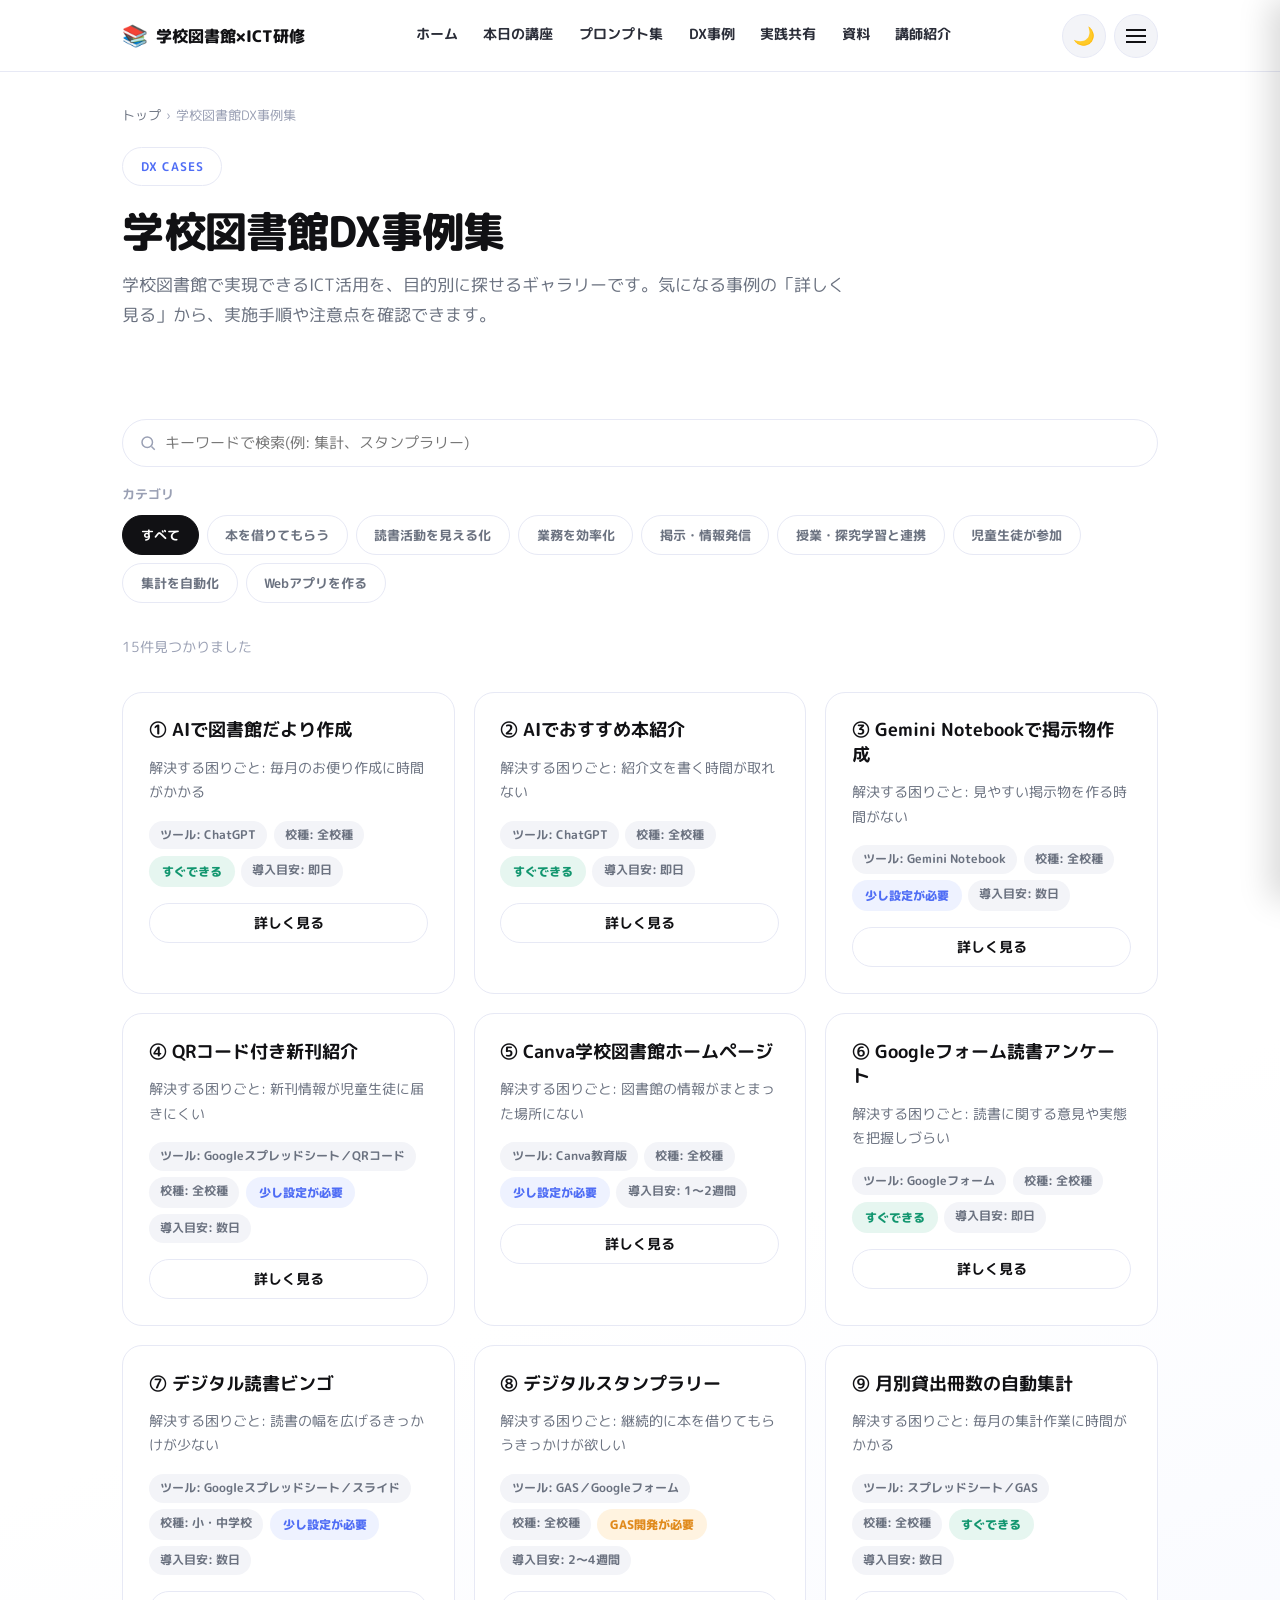
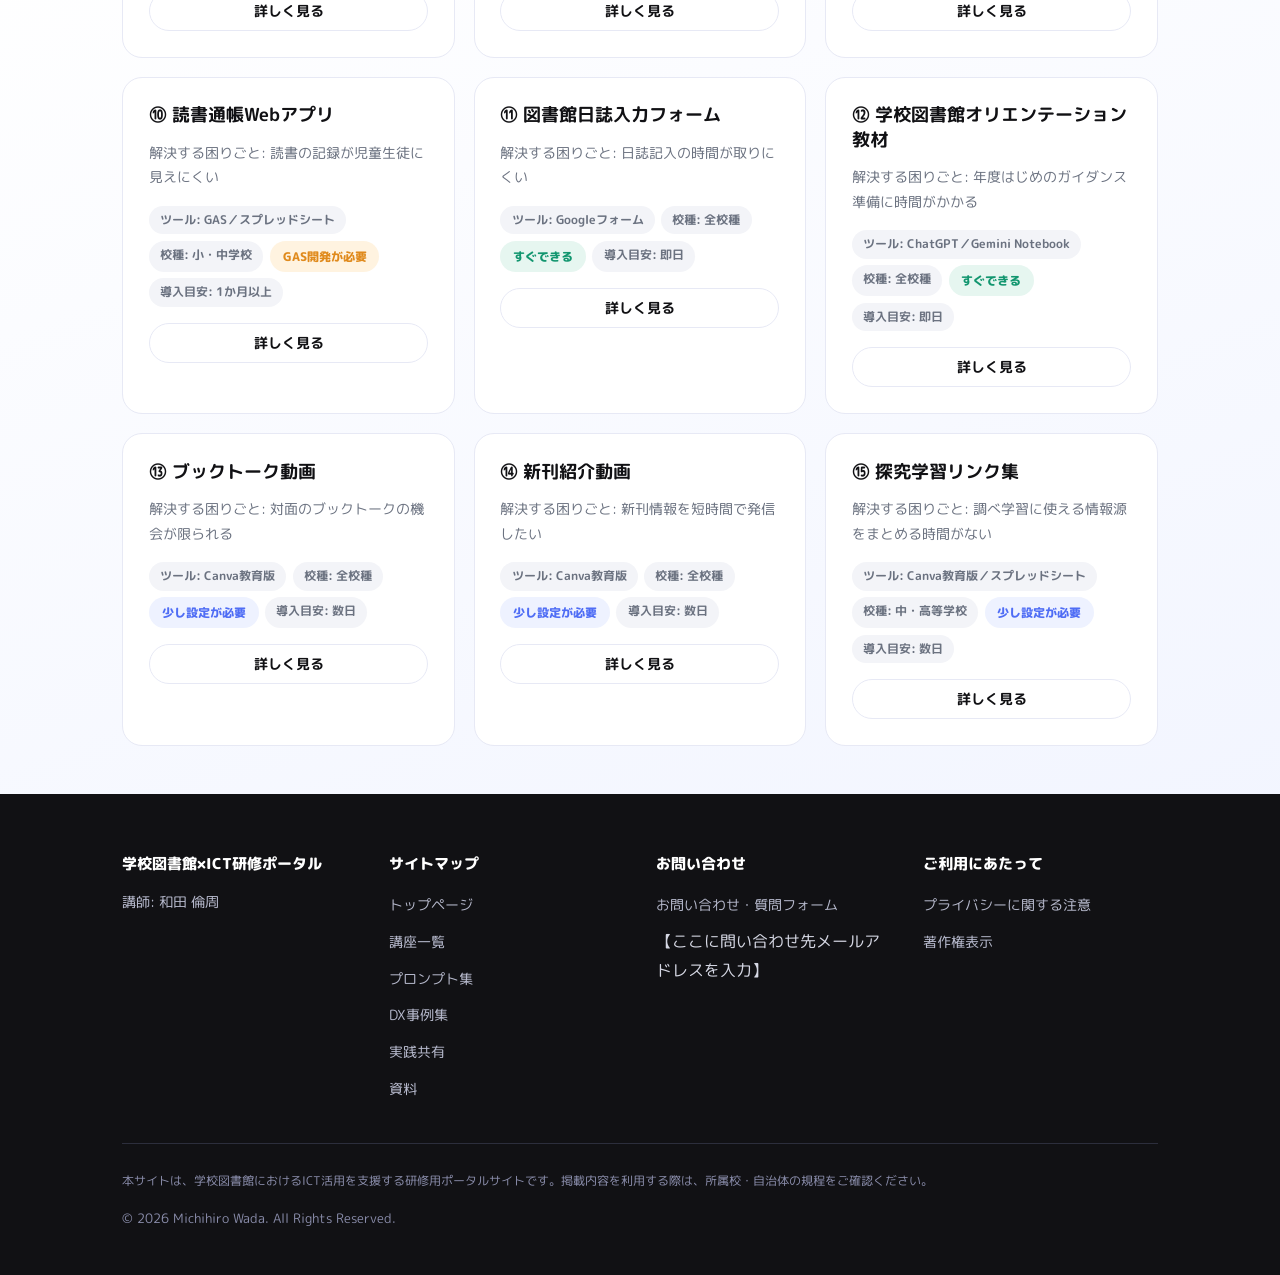
==== cases/dx-cases.html @ 32803e89 "v1" ====
<!DOCTYPE html>
<html lang="ja">
<head>
<meta charset="UTF-8">
<meta name="viewport" content="width=device-width, initial-scale=1.0">
<title>学校図書館DX事例集 | 学校図書館×ICT研修ポータル</title>
<meta name="description" content="読書記録、デジタルスタンプラリー、集計、ホームページなど、学校図書館で実現できるICT活用事例を目的別に探せるギャラリーです。">
<link rel="canonical" href="【ここにこのページの公開URLを入力】">
<link rel="preconnect" href="https://fonts.googleapis.com">
<link rel="preconnect" href="https://fonts.gstatic.com" crossorigin>
<link href="https://fonts.googleapis.com/css2?family=M+PLUS+Rounded+1c:wght@400;500;700;800&display=swap" rel="stylesheet">
<link rel="stylesheet" href="../assets/css/style.css">
</head>
<body>
<a href="#main" class="sr-only">本文へスキップ</a>

<header class="site-header">
  <div class="container">
    <a href="../index.html" class="site-logo"><span class="logo-icon" aria-hidden="true">📚</span>学校図書館×ICT研修</a>
    <nav class="nav-desktop" aria-label="メインメニュー">
      <a href="../index.html">ホーム</a>
      <a href="../index.html#courses">本日の講座</a>
      <a href="../prompts/prompt-library.html">プロンプト集</a>
      <a href="dx-cases.html">DX事例</a>
      <a href="../community/share.html">実践共有</a>
      <a href="../resources/resources.html">資料</a>
      <a href="../index.html#instructor">講師紹介</a>
    </nav>
    <div class="flex items-center gap-sm">
      <button class="theme-toggle" data-theme-toggle aria-label="ダークモードに切り替え">🌙</button>
      <button id="menuBtn" class="menu-btn" aria-label="メニューを開く" aria-expanded="false" aria-controls="drawer">
        <span></span><span></span><span></span>
      </button>
    </div>
  </div>
</header>

<nav id="drawer" class="drawer" aria-label="サイト内メニュー">
  <button id="drawerClose" class="drawer-close" aria-label="メニューを閉じる">&times;</button>
  <ul><li><a href="../index.html">ホーム</a></li><li><a href="../index.html#purpose">目的から探す</a></li></ul>
  <h3>本日の講座</h3>
  <ul>
    <li><a href="../index.html#courses">講座一覧(全5講座)</a></li>
    <li><a href="../courses/course01-chatgpt.html">講座1: ChatGPT</a></li>
    <li><a href="../courses/course02-gemini-notebook.html">講座2: Gemini Notebook</a></li>
    <li><a href="../courses/course03-slido.html">講座3: Slido</a></li>
    <li><a href="../courses/course04-canva-website.html">講座4: Canva</a></li>
    <li><a href="../courses/course05-gas-dx.html">講座5: GAS</a></li>
  </ul>
  <h3>研修後も使う</h3>
  <ul>
    <li><a href="../prompts/prompt-library.html">プロンプト集</a></li>
    <li><a href="dx-cases.html" data-nav-link>DX事例集</a></li>
    <li><a href="../community/share.html">実践共有・質問</a></li>
    <li><a href="../resources/resources.html">資料・リンク集</a></li>
  </ul>
  <h3>講師について</h3>
  <ul><li><a href="../index.html#instructor">講師紹介</a></li><li><a href="../index.html#books">著作紹介</a></li></ul>
  <ul style="border-top:1px solid var(--color-border); padding-top:1rem; margin-top:1rem;">
    <li><a href="../index.html#faq">よくある質問</a></li>
    <li><a href="../index.html#privacy">個人情報の取扱い</a></li>
  </ul>
</nav>
<div id="overlay" class="overlay"></div>

<main id="main">
  <section class="course-hero">
    <div class="container">
      <p class="breadcrumb"><a href="../index.html">トップ</a><span>›</span><span>学校図書館DX事例集</span></p>
      <p class="eyebrow">DX Cases</p>
      <h1 class="h-section">学校図書館DX事例集</h1>
      <p class="lead">学校図書館で実現できるICT活用を、目的別に探せるギャラリーです。気になる事例の「詳しく見る」から、実施手順や注意点を確認できます。</p>
    </div>
  </section>

  <section class="section-tight">
    <div class="container">
      <div class="filter-bar">
        <div class="search-input-wrap">
          <input type="search" id="itemSearch" class="search-input" placeholder="キーワードで検索(例: 集計、スタンプラリー)" aria-label="事例をキーワードで検索">
        </div>
        <div class="filter-row">
          <label>カテゴリ</label>
          <div class="chip-group" role="group" aria-label="カテゴリで絞り込み">
            <button class="chip" data-filter-category="all" aria-pressed="true">すべて</button>
            <button class="chip" data-filter-category="borrow" aria-pressed="false">本を借りてもらう</button>
            <button class="chip" data-filter-category="visualize" aria-pressed="false">読書活動を見える化</button>
            <button class="chip" data-filter-category="efficiency" aria-pressed="false">業務を効率化</button>
            <button class="chip" data-filter-category="display" aria-pressed="false">掲示・情報発信</button>
            <button class="chip" data-filter-category="lesson" aria-pressed="false">授業・探究学習と連携</button>
            <button class="chip" data-filter-category="participate" aria-pressed="false">児童生徒が参加</button>
            <button class="chip" data-filter-category="count" aria-pressed="false">集計を自動化</button>
            <button class="chip" data-filter-category="webapp" aria-pressed="false">Webアプリを作る</button>
          </div>
        </div>
      </div>
      <p id="resultCount" class="result-count">読み込み中…</p>
    </div>
  </section>

  <section class="section-tight">
    <div class="container">
      <div id="itemList" class="grid grid-2">

        <article class="card case-card" data-item="case-01" data-category="display borrow" data-search="AIで図書館だより作成 letter">
          <h3>① AIで図書館だより作成</h3>
          <p class="text-sm text-sub mb-0">解決する困りごと: 毎月のお便り作成に時間がかかる</p>
          <div class="case-meta-list">
            <span class="case-tag">ツール: ChatGPT</span>
            <span class="case-tag">校種: 全校種</span>
            <span class="difficulty easy">すぐできる</span>
            <span class="case-tag">導入目安: 即日</span>
          </div>
          <button class="btn btn-outline btn-sm" data-case-toggle="#detail-01" aria-expanded="false" aria-controls="detail-01">詳しく見る</button>
          <div id="detail-01" class="case-detail">
            <dl>
              <dt>実施手順</dt><dd>①伝えたい内容を箇条書きにする ②講座1のプロンプトに当てはめる ③出力を確認し、必要な部分を修正する</dd>
              <dt>期待できる効果</dt><dd>作成時間が大幅に短縮され、発行頻度を保ちやすくなる</dd>
              <dt>注意点</dt><dd>個人情報を入力しない。出力内容は必ず確認してから配布する</dd>
              <dt>関連講座</dt><dd><a href="../courses/course01-chatgpt.html">講座1: ChatGPT</a></dd>
              <dt>関連プロンプト</dt><dd><a href="../prompts/prompt-library.html#letter-01">図書館だより作成プロンプト</a></dd>
            </dl>
          </div>
        </article>

        <article class="card case-card" data-item="case-02" data-category="display borrow" data-search="AIでおすすめ本紹介 recommend">
          <h3>② AIでおすすめ本紹介</h3>
          <p class="text-sm text-sub mb-0">解決する困りごと: 紹介文を書く時間が取れない</p>
          <div class="case-meta-list">
            <span class="case-tag">ツール: ChatGPT</span>
            <span class="case-tag">校種: 全校種</span>
            <span class="difficulty easy">すぐできる</span>
            <span class="case-tag">導入目安: 即日</span>
          </div>
          <button class="btn btn-outline btn-sm" data-case-toggle="#detail-02" aria-expanded="false" aria-controls="detail-02">詳しく見る</button>
          <div id="detail-02" class="case-detail">
            <dl>
              <dt>実施手順</dt><dd>①書名・著者・紹介理由を入力 ②プロンプトを実行 ③媒体(だより・放送・Web)ごとに書き分けて活用</dd>
              <dt>期待できる効果</dt><dd>複数冊の紹介文を短時間でまとめて作成できる</dd>
              <dt>注意点</dt><dd>ネタバレを避け、内容の正確性を確認する</dd>
              <dt>関連講座</dt><dd><a href="../courses/course01-chatgpt.html">講座1: ChatGPT</a></dd>
              <dt>関連プロンプト</dt><dd><a href="../prompts/prompt-library.html#recommend-01">おすすめ本紹介プロンプト</a></dd>
            </dl>
          </div>
        </article>

        <article class="card case-card" data-item="case-03" data-category="display" data-search="Gemini Notebookで掲示物作成 infographic">
          <h3>③ Gemini Notebookで掲示物作成</h3>
          <p class="text-sm text-sub mb-0">解決する困りごと: 見やすい掲示物を作る時間がない</p>
          <div class="case-meta-list">
            <span class="case-tag">ツール: Gemini Notebook</span>
            <span class="case-tag">校種: 全校種</span>
            <span class="difficulty setup">少し設定が必要</span>
            <span class="case-tag">導入目安: 数日</span>
          </div>
          <button class="btn btn-outline btn-sm" data-case-toggle="#detail-03" aria-expanded="false" aria-controls="detail-03">詳しく見る</button>
          <div id="detail-03" class="case-detail">
            <dl>
              <dt>実施手順</dt><dd>①資料をアップロード ②Studioでインフォグラフィックを生成 ③内容を確認し掲示用に印刷</dd>
              <dt>期待できる効果</dt><dd>資料が視覚的に整理され、児童生徒の理解が深まる</dd>
              <dt>注意点</dt><dd>元資料にない情報が混ざっていないか必ず確認する</dd>
              <dt>関連講座</dt><dd><a href="../courses/course02-gemini-notebook.html">講座2: Gemini Notebook</a></dd>
              <dt>関連プロンプト</dt><dd><a href="../prompts/prompt-library.html">小学生向けに調整する指示例</a></dd>
            </dl>
          </div>
        </article>

        <article class="card case-card" data-item="case-04" data-category="borrow display" data-search="QRコード付き新刊紹介">
          <h3>④ QRコード付き新刊紹介</h3>
          <p class="text-sm text-sub mb-0">解決する困りごと: 新刊情報が児童生徒に届きにくい</p>
          <div class="case-meta-list">
            <span class="case-tag">ツール: Googleスプレッドシート／QRコード</span>
            <span class="case-tag">校種: 全校種</span>
            <span class="difficulty setup">少し設定が必要</span>
            <span class="case-tag">導入目安: 数日</span>
          </div>
          <button class="btn btn-outline btn-sm" data-case-toggle="#detail-04" aria-expanded="false" aria-controls="detail-04">詳しく見る</button>
          <div id="detail-04" class="case-detail">
            <dl>
              <dt>実施手順</dt><dd>①新刊リストをスプレッドシートで管理 ②紹介文とQRコードを掲示物に印刷 ③スマホで詳細情報を確認できるようにする</dd>
              <dt>期待できる効果</dt><dd>掲示スペースを取らずに詳しい情報を届けられる</dd>
              <dt>注意点</dt><dd>リンク先の情報が個人情報を含まないか確認する</dd>
              <dt>関連講座</dt><dd><a href="../courses/course01-chatgpt.html">講座1: ChatGPT</a></dd>
              <dt>関連プロンプト</dt><dd><a href="../prompts/prompt-library.html#newbook-01">新刊紹介プロンプト</a></dd>
            </dl>
          </div>
        </article>

        <article class="card case-card" data-item="case-05" data-category="display" data-search="Canva学校図書館ホームページ">
          <h3>⑤ Canva学校図書館ホームページ</h3>
          <p class="text-sm text-sub mb-0">解決する困りごと: 図書館の情報がまとまった場所にない</p>
          <div class="case-meta-list">
            <span class="case-tag">ツール: Canva教育版</span>
            <span class="case-tag">校種: 全校種</span>
            <span class="difficulty setup">少し設定が必要</span>
            <span class="case-tag">導入目安: 1〜2週間</span>
          </div>
          <button class="btn btn-outline btn-sm" data-case-toggle="#detail-05" aria-expanded="false" aria-controls="detail-05">詳しく見る</button>
          <div id="detail-05" class="case-detail">
            <dl>
              <dt>実施手順</dt><dd>講座4の作成手順(①〜⑧)を参照</dd>
              <dt>期待できる効果</dt><dd>お知らせ・新刊・イベント情報を一か所で発信できる</dd>
              <dt>注意点</dt><dd>公開前に管理職の確認を受け、個人情報を掲載しない</dd>
              <dt>関連講座</dt><dd><a href="../courses/course04-canva-website.html">講座4: Canva</a></dd>
              <dt>関連プロンプト</dt><dd><a href="../prompts/prompt-library.html#website-01">ホームページ文章の下書きプロンプト</a></dd>
            </dl>
          </div>
        </article>

        <article class="card case-card" data-item="case-06" data-category="count" data-search="Googleフォーム読書アンケート">
          <h3>⑥ Googleフォーム読書アンケート</h3>
          <p class="text-sm text-sub mb-0">解決する困りごと: 読書に関する意見や実態を把握しづらい</p>
          <div class="case-meta-list">
            <span class="case-tag">ツール: Googleフォーム</span>
            <span class="case-tag">校種: 全校種</span>
            <span class="difficulty easy">すぐできる</span>
            <span class="case-tag">導入目安: 即日</span>
          </div>
          <button class="btn btn-outline btn-sm" data-case-toggle="#detail-06" aria-expanded="false" aria-controls="detail-06">詳しく見る</button>
          <div id="detail-06" class="case-detail">
            <dl>
              <dt>実施手順</dt><dd>①質問項目を作成 ②Googleフォームで配信 ③回答をスプレッドシートで自動集計</dd>
              <dt>期待できる効果</dt><dd>集計の手作業がなくなり、傾向をすぐに把握できる</dd>
              <dt>注意点</dt><dd>個人が特定される質問を含めない</dd>
              <dt>関連講座</dt><dd><a href="../courses/course05-gas-dx.html">講座5: GAS</a></dd>
              <dt>関連プロンプト</dt><dd><a href="../prompts/prompt-library.html#survey-01">読書アンケート作成プロンプト</a></dd>
            </dl>
          </div>
        </article>

        <article class="card case-card" data-item="case-07" data-category="participate visualize" data-search="デジタル読書ビンゴ">
          <h3>⑦ デジタル読書ビンゴ</h3>
          <p class="text-sm text-sub mb-0">解決する困りごと: 読書の幅を広げるきっかけが少ない</p>
          <div class="case-meta-list">
            <span class="case-tag">ツール: Googleスプレッドシート／スライド</span>
            <span class="case-tag">校種: 小・中学校</span>
            <span class="difficulty setup">少し設定が必要</span>
            <span class="case-tag">導入目安: 数日</span>
          </div>
          <button class="btn btn-outline btn-sm" data-case-toggle="#detail-07" aria-expanded="false" aria-controls="detail-07">詳しく見る</button>
          <div id="detail-07" class="case-detail">
            <dl>
              <dt>実施手順</dt><dd>①ジャンル別のビンゴマスを作成 ②読んだ本を記録して塗りつぶす ③達成状況を掲示・共有</dd>
              <dt>期待できる効果</dt><dd>普段読まないジャンルに挑戦するきっかけになる</dd>
              <dt>注意点</dt><dd>達成を強制しすぎず、楽しめる雰囲気を大切にする</dd>
              <dt>関連講座</dt><dd><a href="../courses/course05-gas-dx.html">講座5: GAS</a></dd>
              <dt>関連プロンプト</dt><dd><a href="../prompts/prompt-library.html#event-01">読書イベント企画プロンプト</a></dd>
            </dl>
          </div>
        </article>

        <article class="card case-card" data-item="case-08" data-category="participate borrow" data-search="デジタルスタンプラリー">
          <h3>⑧ デジタルスタンプラリー</h3>
          <p class="text-sm text-sub mb-0">解決する困りごと: 継続的に本を借りてもらうきっかけが欲しい</p>
          <div class="case-meta-list">
            <span class="case-tag">ツール: GAS／Googleフォーム</span>
            <span class="case-tag">校種: 全校種</span>
            <span class="difficulty dev">GAS開発が必要</span>
            <span class="case-tag">導入目安: 2〜4週間</span>
          </div>
          <button class="btn btn-outline btn-sm" data-case-toggle="#detail-08" aria-expanded="false" aria-controls="detail-08">詳しく見る</button>
          <div id="detail-08" class="case-detail">
            <dl>
              <dt>実施手順</dt><dd>①貸出記録と連動する仕組みを設計 ②スタンプ付与のルールを決める ③GASで自動付与する仕組みを作成</dd>
              <dt>期待できる効果</dt><dd>貸出冊数の増加、継続的な利用のきっかけになる</dd>
              <dt>注意点</dt><dd>開発・保守の担当者を決めておく</dd>
              <dt>関連講座</dt><dd><a href="../courses/course05-gas-dx.html">講座5: GAS</a></dd>
              <dt>関連プロンプト</dt><dd>—</dd>
            </dl>
          </div>
        </article>

        <article class="card case-card" data-item="case-09" data-category="count efficiency" data-search="月別貸出冊数の自動集計">
          <h3>⑨ 月別貸出冊数の自動集計</h3>
          <p class="text-sm text-sub mb-0">解決する困りごと: 毎月の集計作業に時間がかかる</p>
          <div class="case-meta-list">
            <span class="case-tag">ツール: スプレッドシート／GAS</span>
            <span class="case-tag">校種: 全校種</span>
            <span class="difficulty easy">すぐできる</span>
            <span class="case-tag">導入目安: 数日</span>
          </div>
          <button class="btn btn-outline btn-sm" data-case-toggle="#detail-09" aria-expanded="false" aria-controls="detail-09">詳しく見る</button>
          <div id="detail-09" class="case-detail">
            <dl>
              <dt>実施手順</dt><dd>①貸出記録をスプレッドシートに集約 ②関数またはGASで月別・学年別に自動集計 ③グラフ化して共有</dd>
              <dt>期待できる効果</dt><dd>報告書作成の時間が大幅に削減される</dd>
              <dt>注意点</dt><dd>集計結果を報告書に使う際は数値の確認を行う</dd>
              <dt>関連講座</dt><dd><a href="../courses/course05-gas-dx.html">講座5: GAS</a></dd>
              <dt>関連プロンプト</dt><dd><a href="../prompts/prompt-library.html#analysis-01">集計・分析まとめプロンプト</a></dd>
            </dl>
          </div>
        </article>

        <article class="card case-card" data-item="case-10" data-category="visualize webapp" data-search="読書通帳Webアプリ">
          <h3>⑩ 読書通帳Webアプリ</h3>
          <p class="text-sm text-sub mb-0">解決する困りごと: 読書の記録が児童生徒に見えにくい</p>
          <div class="case-meta-list">
            <span class="case-tag">ツール: GAS／スプレッドシート</span>
            <span class="case-tag">校種: 小・中学校</span>
            <span class="difficulty dev">GAS開発が必要</span>
            <span class="case-tag">導入目安: 1か月以上</span>
          </div>
          <button class="btn btn-outline btn-sm" data-case-toggle="#detail-10" aria-expanded="false" aria-controls="detail-10">詳しく見る</button>
          <div id="detail-10" class="case-detail">
            <dl>
              <dt>実施手順</dt><dd>①登録データの形式を設計 ②GASでWebアプリ化 ③運用ルールを校内で共有</dd>
              <dt>期待できる効果</dt><dd>自分の読書履歴が可視化され、読書意欲につながる</dd>
              <dt>注意点</dt><dd>個人情報の取扱いについて学校内の合意を得てから導入する</dd>
              <dt>関連講座</dt><dd><a href="../courses/course05-gas-dx.html">講座5: GAS</a></dd>
              <dt>関連プロンプト</dt><dd>—</dd>
            </dl>
          </div>
        </article>

        <article class="card case-card" data-item="case-11" data-category="efficiency" data-search="図書館日誌入力フォーム">
          <h3>⑪ 図書館日誌入力フォーム</h3>
          <p class="text-sm text-sub mb-0">解決する困りごと: 日誌記入の時間が取りにくい</p>
          <div class="case-meta-list">
            <span class="case-tag">ツール: Googleフォーム</span>
            <span class="case-tag">校種: 全校種</span>
            <span class="difficulty easy">すぐできる</span>
            <span class="case-tag">導入目安: 即日</span>
          </div>
          <button class="btn btn-outline btn-sm" data-case-toggle="#detail-11" aria-expanded="false" aria-controls="detail-11">詳しく見る</button>
          <div id="detail-11" class="case-detail">
            <dl>
              <dt>実施手順</dt><dd>①日誌項目をフォーム化 ②スマートフォンから記録 ③自動でスプレッドシートに蓄積</dd>
              <dt>期待できる効果</dt><dd>短時間で記録でき、あとから振り返りやすくなる</dd>
              <dt>注意点</dt><dd>来館者の個人情報は記録しない</dd>
              <dt>関連講座</dt><dd><a href="../courses/course05-gas-dx.html">講座5: GAS</a></dd>
              <dt>関連プロンプト</dt><dd>—</dd>
            </dl>
          </div>
        </article>

        <article class="card case-card" data-item="case-12" data-category="lesson" data-search="学校図書館オリエンテーション教材">
          <h3>⑫ 学校図書館オリエンテーション教材</h3>
          <p class="text-sm text-sub mb-0">解決する困りごと: 年度はじめのガイダンス準備に時間がかかる</p>
          <div class="case-meta-list">
            <span class="case-tag">ツール: ChatGPT／Gemini Notebook</span>
            <span class="case-tag">校種: 全校種</span>
            <span class="difficulty easy">すぐできる</span>
            <span class="case-tag">導入目安: 即日</span>
          </div>
          <button class="btn btn-outline btn-sm" data-case-toggle="#detail-12" aria-expanded="false" aria-controls="detail-12">詳しく見る</button>
          <div id="detail-12" class="case-detail">
            <dl>
              <dt>実施手順</dt><dd>①講座1のオリエンテーションプロンプトで構成案作成 ②Gemini Notebookでインフォグラフィック化</dd>
              <dt>期待できる効果</dt><dd>教材準備の時間を短縮し、内容を毎年更新しやすくなる</dd>
              <dt>注意点</dt><dd>学年に合った言葉づかいになっているか確認する</dd>
              <dt>関連講座</dt><dd><a href="../courses/course01-chatgpt.html">講座1</a>／<a href="../courses/course02-gemini-notebook.html">講座2</a></dd>
              <dt>関連プロンプト</dt><dd><a href="../prompts/prompt-library.html#orientation-01">図書館オリエンテーション作成プロンプト</a></dd>
            </dl>
          </div>
        </article>

        <article class="card case-card" data-item="case-13" data-category="borrow display" data-search="ブックトーク動画">
          <h3>⑬ ブックトーク動画</h3>
          <p class="text-sm text-sub mb-0">解決する困りごと: 対面のブックトークの機会が限られる</p>
          <div class="case-meta-list">
            <span class="case-tag">ツール: Canva教育版</span>
            <span class="case-tag">校種: 全校種</span>
            <span class="difficulty setup">少し設定が必要</span>
            <span class="case-tag">導入目安: 数日</span>
          </div>
          <button class="btn btn-outline btn-sm" data-case-toggle="#detail-13" aria-expanded="false" aria-controls="detail-13">詳しく見る</button>
          <div id="detail-13" class="case-detail">
            <dl>
              <dt>実施手順</dt><dd>①構成台本をプロンプトで作成 ②Canvaで動画編集 ③校内で共有・掲示</dd>
              <dt>期待できる効果</dt><dd>いつでも視聴でき、繰り返し紹介できる</dd>
              <dt>注意点</dt><dd>本の表紙・本文映像の使用条件を確認する</dd>
              <dt>関連講座</dt><dd><a href="../courses/course04-canva-website.html">講座4: Canva</a></dd>
              <dt>関連プロンプト</dt><dd><a href="../prompts/prompt-library.html#video-01">本紹介動画・構成台本プロンプト</a></dd>
            </dl>
          </div>
        </article>

        <article class="card case-card" data-item="case-14" data-category="borrow display" data-search="新刊紹介動画">
          <h3>⑭ 新刊紹介動画</h3>
          <p class="text-sm text-sub mb-0">解決する困りごと: 新刊情報を短時間で発信したい</p>
          <div class="case-meta-list">
            <span class="case-tag">ツール: Canva教育版</span>
            <span class="case-tag">校種: 全校種</span>
            <span class="difficulty setup">少し設定が必要</span>
            <span class="case-tag">導入目安: 数日</span>
          </div>
          <button class="btn btn-outline btn-sm" data-case-toggle="#detail-14" aria-expanded="false" aria-controls="detail-14">詳しく見る</button>
          <div id="detail-14" class="case-detail">
            <dl>
              <dt>実施手順</dt><dd>①新刊紹介プロンプトで文章を作成 ②Canvaでテロップ・BGMを追加 ③校内モニターやWebで公開</dd>
              <dt>期待できる効果</dt><dd>短時間で最新情報を発信でき、興味を引きやすい</dd>
              <dt>注意点</dt><dd>音楽・画像素材の利用条件を確認する</dd>
              <dt>関連講座</dt><dd><a href="../courses/course04-canva-website.html">講座4: Canva</a></dd>
              <dt>関連プロンプト</dt><dd><a href="../prompts/prompt-library.html#newbook-01">新刊紹介プロンプト</a></dd>
            </dl>
          </div>
        </article>

        <article class="card case-card" data-item="case-15" data-category="lesson" data-search="探究学習リンク集">
          <h3>⑮ 探究学習リンク集</h3>
          <p class="text-sm text-sub mb-0">解決する困りごと: 調べ学習に使える情報源をまとめる時間がない</p>
          <div class="case-meta-list">
            <span class="case-tag">ツール: Canva教育版／スプレッドシート</span>
            <span class="case-tag">校種: 中・高等学校</span>
            <span class="difficulty setup">少し設定が必要</span>
            <span class="case-tag">導入目安: 数日</span>
          </div>
          <button class="btn btn-outline btn-sm" data-case-toggle="#detail-15" aria-expanded="false" aria-controls="detail-15">詳しく見る</button>
          <div id="detail-15" class="case-detail">
            <dl>
              <dt>実施手順</dt><dd>①テーマ別に信頼できる情報源を整理 ②Canvaのホームページにリンク集ページを作成 ③QRコードで教室にも掲示</dd>
              <dt>期待できる効果</dt><dd>生徒が自力で情報にたどり着きやすくなる</dd>
              <dt>注意点</dt><dd>リンク切れがないか定期的に確認する</dd>
              <dt>関連講座</dt><dd><a href="../courses/course04-canva-website.html">講座4: Canva</a></dd>
              <dt>関連プロンプト</dt><dd><a href="../prompts/prompt-library.html#worksheet-01">調べ学習ワークシート作成プロンプト</a></dd>
            </dl>
          </div>
        </article>

      </div>
      <p id="emptyState" class="empty-state hidden">条件に合う事例が見つかりませんでした。キーワードやカテゴリを変えてお試しください。</p>
    </div>
  </section>
</main>

<footer class="site-footer">
  <div class="container">
    <div class="footer-grid">
      <div><p class="footer-title">学校図書館×ICT研修ポータル</p><p class="text-sm" style="color:#b6b9cc;">講師: 和田 倫周</p></div>
      <div><p class="footer-title">サイトマップ</p><ul>
        <li><a href="../index.html">トップページ</a></li>
        <li><a href="../index.html#courses">講座一覧</a></li>
        <li><a href="../prompts/prompt-library.html">プロンプト集</a></li>
        <li><a href="dx-cases.html">DX事例集</a></li>
        <li><a href="../community/share.html">実践共有</a></li>
        <li><a href="../resources/resources.html">資料</a></li>
      </ul></div>
      <div><p class="footer-title">お問い合わせ</p><ul>
        <li><a href="../community/share.html">お問い合わせ・質問フォーム</a></li>
        <li>【ここに問い合わせ先メールアドレスを入力】</li>
      </ul></div>
      <div><p class="footer-title">ご利用にあたって</p><ul>
        <li><a href="../index.html#privacy">プライバシーに関する注意</a></li>
        <li><a href="../index.html#copyright">著作権表示</a></li>
      </ul></div>
    </div>
    <div class="footer-note">
      <p>本サイトは、学校図書館におけるICT活用を支援する研修用ポータルサイトです。掲載内容を利用する際は、所属校・自治体の規程をご確認ください。</p>
      <p class="footer-copyright">&copy; 2026 Michihiro Wada. All Rights Reserved.</p>
    </div>
  </div>
</footer>

<button id="backToTop" class="back-to-top" aria-label="ページ上部へ戻る">↑</button>
<div id="toast" class="toast" role="status" aria-live="polite"></div>
<script src="../assets/js/main.js"></script>
</body>
</html>
---- assets/css/style.css ----
/* ============================================================
   学校図書館×ICT研修ポータル 共通スタイルシート
   ------------------------------------------------------------
   ・配色/フォント/カード演出/スプラッシュ演出は、
     中種子町情報教育部会研修会サイトの意匠を踏襲しています。
   ・色を変更したい場合は、下記の「CSS変数」を書き換えるだけで
     サイト全体に反映されます。(README「色やフォントを変更する方法」参照)
   ============================================================ */

/* ------------------------------------------------------------
   0. CSS変数(カラー・フォント・共通サイズ)
   ------------------------------------------------------------ */
:root {
  /* 基本カラー(中種子町サイトを継承) */
  --color-ink: #111114;
  --color-text: #2a2d38;
  --color-text-sub: #6b7280;
  --color-text-faint: #9aa0b4;
  --color-bg: #ffffff;
  --color-bg-ivory: #faf8f3;
  --color-bg-soft: #f3f4f8;
  --color-border: #e7e9f5;
  --color-border-soft: #ececf0;

  /* アクセント(中種子町サイトのグラデーション) */
  --accent-start: #4f6df5;
  --accent-end: #7c5cf0;
  --accent: #4f6df5;
  --accent-soft: #eef2ff;

  /* 図書館ポータル固有のブランドカラー(見出し帯・アクセントに補助的に使用) */
  --color-navy: #16264a;
  --color-green: #1f6f54;
  --color-orange: #e08a35;

  /* 講座別ツールカラー(色だけに依存しない補助情報として使用) */
  --tool-chatgpt: #12966f;
  --tool-chatgpt-soft: #e6f6f0;
  --tool-gemini-start: #4f6df5;
  --tool-gemini-end: #7c5cf0;
  --tool-gemini-soft: #eef0ff;
  --tool-slido: #2f6fed;
  --tool-slido-soft: #e9f1ff;
  --tool-canva-start: #8b5cf6;
  --tool-canva-end: #06b6d4;
  --tool-canva-soft: #f2ecff;
  --tool-gas: #e08a1c;
  --tool-gas-soft: #fff3e0;

  /* 注意カード */
  --caution-bg: #fff8e6;
  --caution-border: #f3d98b;
  --caution-text: #6b5518;

  /* フォント */
  --font-base: 'M PLUS Rounded 1c', 'Noto Sans JP', 'Zen Kaku Gothic New', sans-serif;

  /* レイアウト */
  --header-h: 72px;
  --radius-lg: 1.25rem;
  --radius-md: 1rem;
  --radius-sm: 0.75rem;
  --shadow-card: 0 20px 32px -14px rgba(79, 109, 245, 0.28);
  --shadow-btn: 0 10px 20px -8px rgba(79, 109, 245, 0.3);
  --max-width: 1080px;
}

/* ダークモード変数(main.jsが <html data-theme="dark"> を切り替える) */
html[data-theme="dark"] {
  --color-ink: #f3f4f8;
  --color-text: #e5e7f0;
  --color-text-sub: #b7bccb;
  --color-text-faint: #8b90a3;
  --color-bg: #14151c;
  --color-bg-ivory: #1a1b24;
  --color-bg-soft: #20212c;
  --color-border: #2c2e3c;
  --color-border-soft: #2c2e3c;
  --accent-soft: #232a4a;
  --caution-bg: #332c15;
  --caution-border: #6b5518;
  --caution-text: #f3d98b;
}

/* ------------------------------------------------------------
   1. リセット・基本設定
   ------------------------------------------------------------ */
* { box-sizing: border-box; }
html {
  scroll-behavior: smooth;
  -webkit-text-size-adjust: 100%;
}
@media (prefers-reduced-motion: reduce) {
  html { scroll-behavior: auto; }
  *, *::before, *::after {
    animation-duration: 0.001ms !important;
    animation-iteration-count: 1 !important;
    transition-duration: 0.001ms !important;
    scroll-behavior: auto !important;
  }
}
body {
  margin: 0;
  font-family: var(--font-base);
  background: linear-gradient(160deg, var(--color-bg) 0%, var(--color-bg) 45%, var(--accent-soft) 100%);
  color: var(--color-text);
  font-size: 16px;
  line-height: 1.8;
  -webkit-font-smoothing: antialiased;
  transition: background .3s ease, color .3s ease;
}
img { max-width: 100%; height: auto; display: block; }
a { color: inherit; text-decoration: none; }
button { font-family: inherit; }
h1, h2, h3, h4 { margin: 0 0 .6em; line-height: 1.4; color: var(--color-ink); }
p { margin: 0 0 1em; }
ul, ol { margin: 0; padding-left: 1.3em; }
section[id], h1[id], h2[id], h3[id] { scroll-margin-top: calc(var(--header-h) + 16px); }

.container { max-width: var(--max-width); margin: 0 auto; padding: 0 1.4rem; }
.section { padding: 3.5rem 0; }
.section-narrow { padding: 2.5rem 0; }
.section-tight { padding-top: 1rem; }
.sr-only {
  position: absolute; width: 1px; height: 1px; overflow: hidden;
  clip: rect(0,0,0,0); white-space: nowrap; border: 0; padding: 0; margin: -1px;
}

/* フォーカス表示(キーボード操作用) */
a:focus-visible, button:focus-visible, [tabindex]:focus-visible, input:focus-visible, select:focus-visible {
  outline: 3px solid var(--accent);
  outline-offset: 2px;
  border-radius: 6px;
}

/* ------------------------------------------------------------
   2. 見出し・バッジ・共通パーツ
   ------------------------------------------------------------ */
.eyebrow {
  display: inline-block;
  font-size: .75rem;
  font-weight: 700;
  letter-spacing: .08em;
  text-transform: uppercase;
  color: var(--accent);
  background: var(--color-bg);
  border: 1px solid var(--color-border);
  padding: .5rem 1.1rem;
  border-radius: 999px;
  margin-bottom: 1rem;
}
.h-section {
  font-size: clamp(1.7rem, 4vw, 2.6rem);
  font-weight: 800;
  letter-spacing: -0.02em;
  margin-bottom: .6rem;
}
.lead {
  color: var(--color-text-sub);
  font-size: 1.05rem;
  margin-bottom: 2rem;
  max-width: 46rem;
}
.grad-text {
  background: linear-gradient(90deg, var(--accent-start), var(--accent-end));
  -webkit-background-clip: text; background-clip: text; color: transparent;
}
.grad-pill {
  background: linear-gradient(90deg, var(--accent-soft) 0%, var(--tool-canva-soft) 100%);
  border-radius: 999px;
  padding: .4rem 1rem;
  font-size: .8rem;
  font-weight: 700;
  color: var(--accent);
  display: inline-flex;
  align-items: center;
}

/* ------------------------------------------------------------
   3. ボタン
   ------------------------------------------------------------ */
.btn {
  display: inline-flex;
  align-items: center;
  justify-content: center;
  gap: .4rem;
  min-height: 48px;
  padding: .85rem 1.8rem;
  border-radius: 999px;
  font-weight: 700;
  font-size: .95rem;
  border: none;
  cursor: pointer;
  transition: transform .22s cubic-bezier(.34,1.56,.64,1), box-shadow .22s ease, background .2s ease;
  will-change: transform;
}
.btn:hover { transform: translateY(-3px); box-shadow: var(--shadow-btn); }
.btn.lift { transform: translateY(-6px) scale(1.03); box-shadow: 0 16px 28px -8px rgba(79,109,245,.4); }
.btn-primary { background: var(--color-ink); color: #fff; }
.btn-primary:hover { background: #2a2b33; }
.btn-outline { background: var(--color-bg); color: var(--color-ink); border: 1.5px solid var(--color-border); }
.btn-accent { background: linear-gradient(90deg, var(--accent-start), var(--accent-end)); color: #fff; }
.btn-sm { min-height: 40px; padding: .55rem 1.2rem; font-size: .85rem; }
.btn-block { width: 100%; }

/* ------------------------------------------------------------
   4. ヘッダー / ドロワーメニュー
   ------------------------------------------------------------ */
.site-header {
  position: fixed; top: 0; left: 0; right: 0; z-index: 60;
  height: var(--header-h);
  display: flex; align-items: center;
  background: rgba(255,255,255,.86);
  backdrop-filter: blur(10px);
  border-bottom: 1px solid var(--color-border);
  transition: background .3s ease, border-color .3s ease;
}
html[data-theme="dark"] .site-header { background: rgba(20,21,28,.9); }
.site-header .container { display: flex; align-items: center; justify-content: space-between; width: 100%; }
.site-logo { font-weight: 800; font-size: 1.02rem; color: var(--color-ink); display: flex; align-items: center; gap: .5rem; }
.site-logo .logo-icon { font-size: 1.3rem; }
.nav-desktop { display: none; align-items: center; gap: 1.6rem; }
.nav-desktop a { font-size: .9rem; font-weight: 600; color: var(--color-text); padding: .3rem 0; border-bottom: 2px solid transparent; }
.nav-desktop a:hover, .nav-desktop a[aria-current="page"] { color: var(--accent); border-color: var(--accent); }
@media (min-width: 900px) {
  .nav-desktop { display: flex; }
  .menu-btn { display: none; }
}

.menu-btn {
  width: 44px; height: 44px; border-radius: 999px; background: var(--color-bg-soft);
  border: 1px solid var(--color-border);
  display: flex; flex-direction: column; align-items: center; justify-content: center; gap: 4px;
  cursor: pointer;
}
.menu-btn span { display: block; width: 20px; height: 2px; background: var(--color-ink); }

.drawer {
  position: fixed; top: 0; right: 0; height: 100%; width: min(320px, 86vw);
  background: var(--color-bg); z-index: 90; box-shadow: -10px 0 30px rgba(0,0,0,.15);
  transform: translateX(100%);
  transition: transform .35s ease;
  padding: 1.6rem; overflow-y: auto;
}
.drawer.open { transform: translateX(0); }
.drawer-close { font-size: 1.8rem; line-height: 1; background: none; border: none; cursor: pointer; color: var(--color-ink); margin-bottom: 1rem; }
.drawer ul { list-style: none; padding: 0; margin: 0 0 1.4rem; }
.drawer li + li { margin-top: .3rem; }
.drawer a { display: flex; justify-content: space-between; padding: .65rem .3rem; font-weight: 600; border-radius: .6rem; }
.drawer a:hover { background: var(--color-bg-soft); }
.drawer a[aria-current="page"] { color: var(--accent); font-weight: 800; }
.drawer h3 { font-size: .72rem; letter-spacing: .06em; text-transform: uppercase; color: var(--color-text-faint); margin: 1.2rem 0 .5rem; }

.overlay {
  position: fixed; inset: 0; background: rgba(10,10,14,.4); z-index: 80;
  opacity: 0; pointer-events: none; transition: opacity .3s ease;
}
.overlay.open { opacity: 1; pointer-events: auto; }

/* ------------------------------------------------------------
   5. スプラッシュ演出
   ------------------------------------------------------------ */
.splash-overlay {
  position: fixed; inset: 0; z-index: 999;
  background: #0a0a0c;
  display: flex; align-items: center; justify-content: center; flex-direction: column;
  transform: translateY(0);
  transition: transform .7s cubic-bezier(.65,0,.35,1);
}
.splash-overlay.hide { transform: translateY(-100%); pointer-events: none; }
.splash-text {
  color: #fff; font-weight: 800; font-size: clamp(1.4rem, 4vw, 2.1rem);
  letter-spacing: .04em; text-align: center;
  opacity: 0; transform: translateY(24px);
  transition: opacity .6s ease, transform .6s ease;
}
.splash-overlay.show .splash-text { opacity: 1; transform: translateY(0); }
.splash-sub {
  display: block; margin-top: .7rem; font-size: .82rem; font-weight: 500;
  color: #b9bccc; letter-spacing: .04em;
}

/* ------------------------------------------------------------
   6. Hero
   ------------------------------------------------------------ */
.hero {
  position: relative;
  padding: calc(var(--header-h) + 3.5rem) 0 4rem;
  overflow: hidden;
}
.hero::before {
  content: "";
  position: absolute; inset: -20% -10% auto -10%; height: 140%;
  background:
    radial-gradient(circle at 15% 20%, rgba(79,109,245,.16), transparent 45%),
    radial-gradient(circle at 85% 10%, rgba(124,92,240,.14), transparent 40%),
    radial-gradient(circle at 70% 80%, rgba(224,138,53,.12), transparent 45%);
  z-index: -1;
}
.hero-title {
  font-size: clamp(2.1rem, 5.2vw, 3.6rem);
  font-weight: 800; letter-spacing: -0.02em; line-height: 1.25; margin-bottom: 1.1rem;
}
.hero-sub { font-size: clamp(1.05rem, 2.4vw, 1.3rem); font-weight: 700; color: var(--color-ink); margin-bottom: 1rem; line-height: 1.7; }
.hero-desc { color: var(--color-text-sub); max-width: 42rem; margin-bottom: 2rem; }
.hero-actions { display: flex; flex-wrap: wrap; gap: .8rem; }

/* ------------------------------------------------------------
   7. カード共通(浮き上がりエフェクト)
   ------------------------------------------------------------ */
.card {
  background: var(--color-bg);
  border: 1px solid var(--color-border);
  border-radius: var(--radius-lg);
  padding: 1.6rem;
}
.card-hover {
  transition: background .25s ease, border-color .25s ease,
              transform .25s cubic-bezier(.34,1.56,.64,1), box-shadow .25s ease;
}
.card-hover:hover { transform: translateY(-6px); box-shadow: var(--shadow-card); border-color: #c7d2fe; }
.card-link { display: block; height: 100%; }

.grid { display: grid; gap: 1.2rem; }
.grid-2 { grid-template-columns: repeat(auto-fit, minmax(260px, 1fr)); }
.grid-3 { grid-template-columns: repeat(auto-fit, minmax(220px, 1fr)); }
.grid-4 { grid-template-columns: repeat(auto-fit, minmax(180px, 1fr)); }

.avatar-icon {
  width: 3.2rem; height: 3.2rem; border-radius: 999px; background: var(--color-bg-soft);
  display: flex; align-items: center; justify-content: center; font-size: 1.5rem; flex-shrink: 0;
}

/* ------------------------------------------------------------
   8. 研修ゴール / 目的から探すなどのアイコンカード
   ------------------------------------------------------------ */
.goal-card, .purpose-card {
  display: flex; align-items: flex-start; gap: .9rem;
}
.check-icon {
  width: 1.6rem; height: 1.6rem; border-radius: 999px; background: var(--tool-chatgpt-soft);
  color: var(--tool-chatgpt); display: flex; align-items: center; justify-content: center;
  font-weight: 800; font-size: .85rem; flex-shrink: 0; margin-top: .2rem;
}
.purpose-card { justify-content: space-between; align-items: center; }
.purpose-card .arrow { color: var(--accent); font-weight: 800; flex-shrink: 0; }

/* ------------------------------------------------------------
   9. タイムテーブル(タイムライン)
   ------------------------------------------------------------ */
.timeline { display: flex; flex-direction: column; gap: 0; border-left: 3px solid var(--color-border); margin-left: .6rem; }
.timeline-item { position: relative; padding: 0 0 1.8rem 1.6rem; }
.timeline-item::before {
  content: ""; position: absolute; left: -9.5px; top: .2rem; width: 16px; height: 16px; border-radius: 999px;
  background: linear-gradient(135deg, var(--accent-start), var(--accent-end)); border: 3px solid var(--color-bg);
}
.timeline-time { font-weight: 800; color: var(--accent); font-size: .85rem; letter-spacing: .03em; }
.timeline-title { font-weight: 800; font-size: 1.1rem; margin: .2rem 0 .3rem; }
.timeline-desc { color: var(--color-text-sub); font-size: .92rem; }

/* ------------------------------------------------------------
   10. 講座カード(ツールカラー対応)
   ------------------------------------------------------------ */
.course-card { position: relative; overflow: hidden; }
.course-num {
  position: absolute; top: 1rem; right: 1.2rem; font-size: 2.6rem; font-weight: 800;
  color: var(--color-bg-soft); line-height: 1; z-index: 0;
}
.course-card > * { position: relative; z-index: 1; }
.tool-badge {
  display: inline-flex; align-items: center; gap: .35rem; font-size: .72rem; font-weight: 800;
  padding: .35rem .8rem; border-radius: 999px; margin-bottom: .9rem; letter-spacing: .03em;
}
.tool-badge.tool-chatgpt { background: var(--tool-chatgpt-soft); color: var(--tool-chatgpt); }
.tool-badge.tool-gemini { background: var(--tool-gemini-soft); color: var(--tool-gemini-end); }
.tool-badge.tool-slido { background: var(--tool-slido-soft); color: var(--tool-slido); }
.tool-badge.tool-canva { background: var(--tool-canva-soft); color: var(--tool-canva-start); }
.tool-badge.tool-gas { background: var(--tool-gas-soft); color: var(--tool-gas); }

.course-time { font-size: .78rem; color: var(--color-text-faint); font-weight: 700; margin-bottom: .8rem; }
.course-title { font-size: 1.25rem; font-weight: 800; margin-bottom: .5rem; }
.course-desc { color: var(--color-text-sub); font-size: .92rem; margin-bottom: 1.1rem; }

/* ------------------------------------------------------------
   11. 3つの入口 / リソースカード
   ------------------------------------------------------------ */
.entry-card { text-align: left; padding: 2rem; }
.entry-card .avatar-icon { width: 3.6rem; height: 3.6rem; font-size: 1.7rem; margin-bottom: 1rem; }
.entry-card h3 { font-size: 1.2rem; }
.entry-card p { color: var(--color-text-sub); font-size: .92rem; }

/* ------------------------------------------------------------
   12. 講師紹介・著作(中種子町サイト仕様を踏襲)
   ------------------------------------------------------------ */
.instructor-card { padding: 2rem; }
.instructor-flex { display: flex; flex-direction: column; gap: 1.8rem; }
@media (min-width: 760px) { .instructor-flex { flex-direction: row; align-items: flex-start; } }
.instructor-photo {
  width: 160px; height: 160px; border-radius: 999px; object-fit: cover; flex-shrink: 0;
  margin: 0 auto; background: var(--color-bg-soft);
}
.instructor-photo.placeholder {
  display: flex; align-items: center; justify-content: center; flex-direction: column;
  color: var(--color-text-faint); font-size: .7rem; gap: .3rem; border: 1px dashed var(--color-border);
}
.instructor-photo.placeholder .material-icon { font-size: 2.2rem; }
.instructor-name { font-size: 1.5rem; font-weight: 800; margin-bottom: .2rem; }
.instructor-name .yomi { font-size: .95rem; font-weight: 400; color: var(--color-text-faint); }
.instructor-role { color: var(--color-text-sub); font-size: .88rem; margin-bottom: 1rem; }
.tag-list { display: flex; flex-wrap: wrap; gap: .5rem; margin-bottom: 1.2rem; }
.tag-pill { font-size: .78rem; font-weight: 700; color: var(--accent); background: var(--accent-soft); padding: .4rem 1rem; border-radius: 999px; }
.tag-row { display: flex; align-items: center; gap: .7rem; flex-wrap: wrap; margin-bottom: .6rem; }
.badge-logo { height: 52px; width: auto; }
.badge-round { height: 52px; width: 52px; border-radius: 999px; object-fit: cover; flex-shrink: 0; box-shadow: 0 4px 12px rgba(0,0,0,.15); }
.instructor-bio { color: var(--color-text); font-size: .92rem; line-height: 1.9; margin-bottom: 1.2rem; }
.speech-bubble {
  background: var(--accent-soft); border-radius: var(--radius-md); padding: 1.2rem 1.4rem;
  position: relative; font-size: .92rem; line-height: 1.9;
}
.speech-bubble .speech-label { display: block; font-weight: 800; font-size: .82rem; color: var(--accent); margin-bottom: .5rem; }

/* 著作カード */
.book-card { padding: 1.8rem; }
.book-flex { display: flex; flex-direction: column; gap: 1.4rem; }
@media (min-width: 640px) { .book-flex { flex-direction: row; } }
.book-cover {
  width: 140px; flex-shrink: 0; aspect-ratio: 3 / 4.2; border-radius: .6rem;
  box-shadow: 0 8px 20px rgba(0,0,0,.12); object-fit: cover; margin: 0 auto;
  background: linear-gradient(150deg, var(--color-navy), var(--accent-end));
}
.book-cover.placeholder {
  display: flex; align-items: center; justify-content: center; color: #fff; text-align: center;
  font-size: .78rem; font-weight: 700; padding: 1rem; line-height: 1.6;
}
.book-title { font-size: 1.2rem; font-weight: 800; margin-bottom: .2rem; }
.book-subtitle { color: var(--color-text-sub); font-size: .88rem; margin-bottom: .8rem; }
.book-desc { font-size: .88rem; color: var(--color-text); margin-bottom: .8rem; }
.book-meta { font-size: .82rem; color: var(--color-text-sub); margin-bottom: 1.1rem; }
.book-meta li { list-style: none; margin-bottom: .2rem; }
.book-actions { display: flex; flex-wrap: wrap; gap: .6rem; }

/* ------------------------------------------------------------
   13. AI比較表・レベル別実践
   ------------------------------------------------------------ */
.compare-table { width: 100%; border-collapse: collapse; overflow: hidden; border-radius: var(--radius-md); }
.compare-table th, .compare-table td {
  border: 1px solid var(--color-border); padding: .9rem 1rem; text-align: left; font-size: .9rem;
}
.compare-table th { background: var(--color-bg-soft); font-weight: 800; }
.compare-table tr:nth-child(even) td { background: var(--color-bg-ivory); }
.table-wrap { overflow-x: auto; }

.level-list { display: flex; flex-direction: column; gap: 1rem; }
.level-item { display: flex; align-items: center; gap: 1.1rem; padding: 1.2rem 1.4rem; }
.level-num {
  width: 2.4rem; height: 2.4rem; border-radius: 999px; flex-shrink: 0;
  background: linear-gradient(135deg, var(--accent-start), var(--accent-end)); color: #fff;
  display: flex; align-items: center; justify-content: center; font-weight: 800;
}
.level-text strong { display: block; font-size: .98rem; margin-bottom: .1rem; }
.level-text span { color: var(--color-text-sub); font-size: .85rem; }

/* ------------------------------------------------------------
   14. パンくず / 講座ページ共通ヘッダー
   ------------------------------------------------------------ */
.breadcrumb { font-size: .82rem; color: var(--color-text-faint); margin-bottom: 1.2rem; display: flex; flex-wrap: wrap; gap: .3rem; align-items: center; }
.breadcrumb a { color: var(--color-text-sub); }
.breadcrumb a:hover { color: var(--accent); }

.progress-bar-wrap { margin-bottom: 1.2rem; }
.progress-label { font-size: .8rem; font-weight: 700; color: var(--color-text-faint); margin-bottom: .4rem; }
.progress-track { height: 8px; background: var(--color-bg-soft); border-radius: 999px; overflow: hidden; }
.progress-fill { height: 100%; background: linear-gradient(90deg, var(--accent-start), var(--accent-end)); border-radius: 999px; }

.course-hero { padding: calc(var(--header-h) + 2rem) 0 2.5rem; }
.course-meta-row { display: flex; flex-wrap: wrap; gap: .6rem; align-items: center; margin-bottom: 1rem; }
.pill-time { display: inline-flex; align-items: center; gap: .3rem; font-size: .8rem; font-weight: 700; color: var(--color-text-sub); background: var(--color-bg-soft); padding: .35rem .9rem; border-radius: 999px; }

.goal-box { background: var(--accent-soft); border-radius: var(--radius-md); padding: 1.4rem 1.6rem; margin-bottom: 1rem; }
.goal-box h2 { font-size: 1.05rem; margin-bottom: .6rem; }
.goal-box ul { padding-left: 1.2rem; }
.goal-box li { margin-bottom: .3rem; font-size: .92rem; }

/* ------------------------------------------------------------
   15. プロンプトカード
   ------------------------------------------------------------ */
.prompt-card { background: var(--color-bg); border: 1px solid var(--color-border); border-radius: var(--radius-md); padding: 1.5rem; margin-bottom: 1.4rem; }
.prompt-head { display: flex; justify-content: space-between; align-items: flex-start; gap: 1rem; margin-bottom: .6rem; flex-wrap: wrap; }
.prompt-head h4 { font-weight: 800; font-size: 1.05rem; margin: 0; }
.prompt-scene { font-size: .84rem; color: var(--color-text-sub); margin-top: .25rem; }
.beginner-label {
  display: inline-block; font-size: .7rem; font-weight: 800; color: var(--color-green);
  background: #e7f4ee; padding: .2rem .6rem; border-radius: 999px; margin-left: .4rem; vertical-align: middle;
}
.prompt-body {
  background: var(--color-bg-soft); border-radius: .75rem; padding: 1rem; font-size: .9rem;
  line-height: 1.85; white-space: pre-wrap; word-break: break-word; overflow-wrap: anywhere;
  color: var(--color-text); max-width: 100%; overflow-x: auto;
}
.prompt-note { margin-top: .7rem; font-size: .8rem; color: var(--caution-text); background: var(--caution-bg); border-radius: .6rem; padding: .6rem .9rem; }
.copy-btn {
  flex-shrink: 0; display: inline-flex; align-items: center; gap: .35rem; min-height: 44px; min-width: 44px;
  padding: .5rem 1.1rem; border-radius: 999px; background: var(--color-ink); color: #fff; font-weight: 700;
  font-size: .85rem; border: none; cursor: pointer;
  transition: transform .2s cubic-bezier(.34,1.56,.64,1), box-shadow .2s ease, background .2s ease;
}
.copy-btn:hover { transform: translateY(-2px); box-shadow: 0 10px 18px -8px rgba(17,17,20,.35); }
.copy-btn.copied { background: #1b8a5a; }
.toggle-btn { background: none; border: none; font-size: .82rem; font-weight: 700; color: var(--accent); cursor: pointer; padding: .3rem 0; }

/* ------------------------------------------------------------
   16. アコーディオン(FAQ・改善の一言など)
   ------------------------------------------------------------ */
.accordion { border: 1px solid var(--color-border); border-radius: var(--radius-md); overflow: hidden; }
.accordion-item + .accordion-item { border-top: 1px solid var(--color-border); }
.accordion-trigger {
  width: 100%; display: flex; justify-content: space-between; align-items: center; gap: 1rem;
  padding: 1rem 1.25rem; background: var(--color-bg); color: var(--color-text); font-weight: 700;
  font-size: .95rem; text-align: left; min-height: 44px; border: none; cursor: pointer;
}
.accordion-trigger .chevron { transition: transform .2s ease; flex-shrink: 0; }
.accordion-trigger[aria-expanded="true"] .chevron { transform: rotate(180deg); }
.accordion-panel { display: none; padding: 0 1.25rem 1.25rem; font-size: .9rem; color: var(--color-text-sub); line-height: 1.85; }
.accordion-panel.open { display: block; }

/* ------------------------------------------------------------
   17. 注意カード(著作権・個人情報)
   ------------------------------------------------------------ */
.caution-card {
  background: var(--caution-bg); border: 1px solid var(--caution-border); border-radius: var(--radius-md);
  padding: 1.2rem 1.5rem; display: flex; gap: .9rem; align-items: flex-start;
}
.caution-card .material-icon { color: var(--caution-text); font-size: 1.5rem; flex-shrink: 0; }
.caution-card p, .caution-card ul { font-size: .9rem; line-height: 1.8; color: var(--caution-text); margin: 0; }
.caution-card ul { padding-left: 1.1rem; }

/* ------------------------------------------------------------
   18. ステップ手順・活用例カード
   ------------------------------------------------------------ */
.step-list { display: flex; flex-direction: column; gap: 1rem; }
.step-item { display: flex; gap: 1rem; align-items: flex-start; }
.step-num { flex-shrink: 0; width: 2.2rem; height: 2.2rem; border-radius: 999px;
  background: var(--accent-soft); color: var(--accent); font-weight: 800; font-size: .95rem;
  display: flex; align-items: center; justify-content: center; }
.step-text strong { display: block; margin-bottom: .15rem; font-size: .95rem; }
.step-text span { color: var(--color-text-sub); font-size: .86rem; }

/* ------------------------------------------------------------
   19. 難易度ラベル
   ------------------------------------------------------------ */
.difficulty { display: inline-flex; align-items: center; font-size: .74rem; font-weight: 800; padding: .3rem .8rem; border-radius: 999px; }
.difficulty.easy { background: #e6f6f0; color: var(--tool-chatgpt); }
.difficulty.setup { background: #eef2ff; color: var(--accent); }
.difficulty.dev { background: var(--tool-gas-soft); color: var(--tool-gas); }
.difficulty.agree { background: #ffe9e9; color: #c0392b; }

/* ------------------------------------------------------------
   20. フィルター / 検索UI(プロンプト集・事例集)
   ------------------------------------------------------------ */
.filter-bar { display: flex; flex-direction: column; gap: 1rem; margin-bottom: 2rem; }
.search-input-wrap { position: relative; }
.search-input {
  width: 100%; min-height: 48px; padding: .7rem 1.1rem .7rem 2.6rem; border-radius: 999px;
  border: 1.5px solid var(--color-border); font-size: .95rem; font-family: inherit;
  background: var(--color-bg) url("data:image/svg+xml,%3Csvg xmlns='http://www.w3.org/2000/svg' width='18' height='18' viewBox='0 0 24 24' fill='none' stroke='%239aa0b4' stroke-width='2'%3E%3Ccircle cx='11' cy='11' r='7'/%3E%3Cline x1='21' y1='21' x2='16.65' y2='16.65'/%3E%3C/svg%3E") no-repeat 1rem center;
  color: var(--color-text);
}
.chip-group { display: flex; flex-wrap: wrap; gap: .5rem; }
.chip {
  border: 1.5px solid var(--color-border); background: var(--color-bg); border-radius: 999px;
  padding: .5rem 1.1rem; font-size: .84rem; font-weight: 700; cursor: pointer; color: var(--color-text-sub);
  min-height: 40px;
}
.chip[aria-pressed="true"] { background: var(--color-ink); border-color: var(--color-ink); color: #fff; }
.filter-row { display: flex; flex-wrap: wrap; gap: .6rem; align-items: center; }
.filter-row label { font-size: .8rem; font-weight: 700; color: var(--color-text-faint); margin-right: .3rem; }
.fav-toggle {
  display: inline-flex; align-items: center; gap: .4rem; border: 1.5px solid var(--color-border);
  background: var(--color-bg); border-radius: 999px; padding: .5rem 1.1rem; font-weight: 700;
  font-size: .84rem; cursor: pointer; color: var(--color-text-sub); min-height: 40px;
}
.fav-toggle[aria-pressed="true"] { background: #fff3e0; border-color: var(--tool-gas); color: var(--tool-gas); }
.fav-btn { background: none; border: none; cursor: pointer; font-size: 1.3rem; line-height: 1; color: var(--color-text-faint); }
.fav-btn[aria-pressed="true"] { color: var(--tool-gas); }
.result-count { font-size: .85rem; color: var(--color-text-faint); margin-bottom: 1rem; }
.empty-state { text-align: center; padding: 3rem 1rem; color: var(--color-text-faint); }

/* ------------------------------------------------------------
   21. 事例カード(cases)
   ------------------------------------------------------------ */
.case-card { display: flex; flex-direction: column; gap: .7rem; }
.case-card h3 { font-size: 1.1rem; margin-bottom: .1rem; }
.case-meta-list { display: flex; flex-wrap: wrap; gap: .4rem; margin: .3rem 0; }
.case-tag { font-size: .72rem; font-weight: 700; background: var(--color-bg-soft); color: var(--color-text-sub); padding: .25rem .7rem; border-radius: 999px; }
.case-detail { display: none; margin-top: .8rem; border-top: 1px dashed var(--color-border); padding-top: .8rem; font-size: .86rem; color: var(--color-text-sub); }
.case-detail.open { display: block; }
.case-detail dt { font-weight: 800; color: var(--color-text); margin-top: .6rem; }
.case-detail dd { margin: .2rem 0 0; }

/* ------------------------------------------------------------
   22. 実践共有ページ
   ------------------------------------------------------------ */
.share-card { padding: 2rem; text-align: left; }
.share-card .avatar-icon { margin-bottom: 1rem; }
.form-q-list { font-size: .88rem; color: var(--color-text-sub); }
.form-q-list li { margin-bottom: .3rem; }

/* ------------------------------------------------------------
   23. 資料・リンク集テーブル
   ------------------------------------------------------------ */
.resource-table-wrap { overflow-x: auto; margin-bottom: 2.5rem; }
.resource-table { width: 100%; border-collapse: collapse; min-width: 760px; }
.resource-table th, .resource-table td { border-bottom: 1px solid var(--color-border); padding: .85rem .9rem; text-align: left; font-size: .88rem; vertical-align: top; }
.resource-table th { color: var(--color-text-faint); font-weight: 700; font-size: .78rem; text-transform: uppercase; letter-spacing: .04em; }
.ext-link { display: inline-flex; align-items: center; gap: .3rem; color: var(--accent); font-weight: 700; }
.ext-link .material-icon { font-size: 1rem; }

/* ------------------------------------------------------------
   24. 動画埋め込み枠
   ------------------------------------------------------------ */
.video-frame { position: relative; width: 100%; padding-top: 56.25%; background: var(--color-bg-soft); border-radius: var(--radius-md); overflow: hidden; border: 1px solid var(--color-border); }
.video-frame iframe { position: absolute; inset: 0; width: 100%; height: 100%; border: 0; }
.video-placeholder { position: absolute; inset: 0; display: flex; align-items: center; justify-content: center; color: var(--color-text-faint); font-size: .9rem; font-weight: 700; text-align: center; padding: 1rem; }

/* ------------------------------------------------------------
   25. ページ内ナビ(前後の講座・上部へ戻る等)
   ------------------------------------------------------------ */
.course-pager { display: flex; justify-content: space-between; gap: 1rem; margin: 2.5rem 0; flex-wrap: wrap; }
.pager-link { flex: 1 1 220px; padding: 1.1rem 1.3rem; }
.pager-link .pager-label { font-size: .74rem; color: var(--color-text-faint); font-weight: 700; }
.pager-link .pager-title { font-weight: 800; margin-top: .2rem; }
.pager-link.next { text-align: right; }

.back-to-top {
  position: fixed; right: 1.4rem; bottom: 1.4rem; width: 48px; height: 48px; border-radius: 999px;
  background: var(--color-ink); color: #fff; border: none; display: flex; align-items: center; justify-content: center;
  font-size: 1.3rem; cursor: pointer; box-shadow: 0 10px 24px rgba(0,0,0,.25); opacity: 0; pointer-events: none;
  transition: opacity .25s ease, transform .25s ease; z-index: 50;
}
.back-to-top.show { opacity: 1; pointer-events: auto; }
.back-to-top:hover { transform: translateY(-4px); }

/* ダークモードトグル */
.theme-toggle {
  width: 44px; height: 44px; border-radius: 999px; border: 1px solid var(--color-border);
  background: var(--color-bg-soft); display: flex; align-items: center; justify-content: center;
  cursor: pointer; font-size: 1.1rem; flex-shrink: 0;
}

/* ------------------------------------------------------------
   26. フッター
   ------------------------------------------------------------ */
.site-footer { background: var(--color-ink); color: #d6d8e4; padding: 3.5rem 0 2rem; margin-top: 3rem; }
.footer-grid { display: grid; gap: 2rem; grid-template-columns: repeat(auto-fit, minmax(180px, 1fr)); margin-bottom: 2rem; }
.footer-title { color: #fff; font-weight: 800; margin-bottom: .8rem; font-size: .95rem; }
.footer-grid ul { list-style: none; padding: 0; margin: 0; }
.footer-grid li { margin-bottom: .5rem; }
.footer-grid a { color: #b6b9cc; font-size: .86rem; }
.footer-grid a:hover { color: #fff; }
.footer-note { border-top: 1px solid #2c2e3c; padding-top: 1.6rem; font-size: .78rem; color: #8a8dab; line-height: 1.9; }
.footer-copyright { font-size: .8rem; color: #8a8dab; margin-top: .8rem; }

/* ------------------------------------------------------------
   27. トースト(コピー完了通知)
   ------------------------------------------------------------ */
.toast {
  position: fixed; left: 50%; bottom: 1.6rem; transform: translateX(-50%) translateY(20px);
  background: var(--color-ink); color: #fff; padding: .8rem 1.4rem; border-radius: 999px; font-size: .85rem;
  font-weight: 700; box-shadow: 0 10px 24px rgba(0,0,0,.25); opacity: 0; pointer-events: none;
  transition: opacity .25s ease, transform .25s ease; z-index: 200;
}
.toast.show { opacity: 1; transform: translateX(-50%) translateY(0); }

/* ------------------------------------------------------------
   28. ユーティリティ
   ------------------------------------------------------------ */
.mt-0 { margin-top: 0; } .mb-0 { margin-bottom: 0; }
.text-center { text-align: center; }
.text-sm { font-size: .85rem; }
.text-sub { color: var(--color-text-sub); }
.flex { display: flex; }
.items-center { align-items: center; }
.justify-between { justify-content: space-between; }
.gap-sm { gap: .5rem; }
.hidden { display: none !important; }
.divider { border: none; border-top: 1px solid var(--color-border); margin: 2.5rem 0; }
.bg-ivory { background: var(--color-bg-ivory); }
.rounded-section { border-radius: var(--radius-lg); }

/* ------------------------------------------------------------
   29. レスポンシブ調整
   ------------------------------------------------------------ */
@media (max-width: 640px) {
  .section { padding: 2.6rem 0; }
  .instructor-name .yomi { display: block; }
  .course-pager { flex-direction: column; }
  .pager-link.next { text-align: left; }
}

/* ------------------------------------------------------------
   30. 印刷用CSS
   ------------------------------------------------------------ */
@media print {
  .site-header, .menu-btn, .drawer, .overlay, .back-to-top, .theme-toggle,
  .splash-overlay, .toast, .copy-btn, .filter-bar, .site-footer .footer-grid { display: none !important; }
  body { background: #fff; color: #000; }
  .hero { padding-top: 1rem; }
  a { text-decoration: underline; }
  .card, .prompt-card { break-inside: avoid; border: 1px solid #ccc; }
}
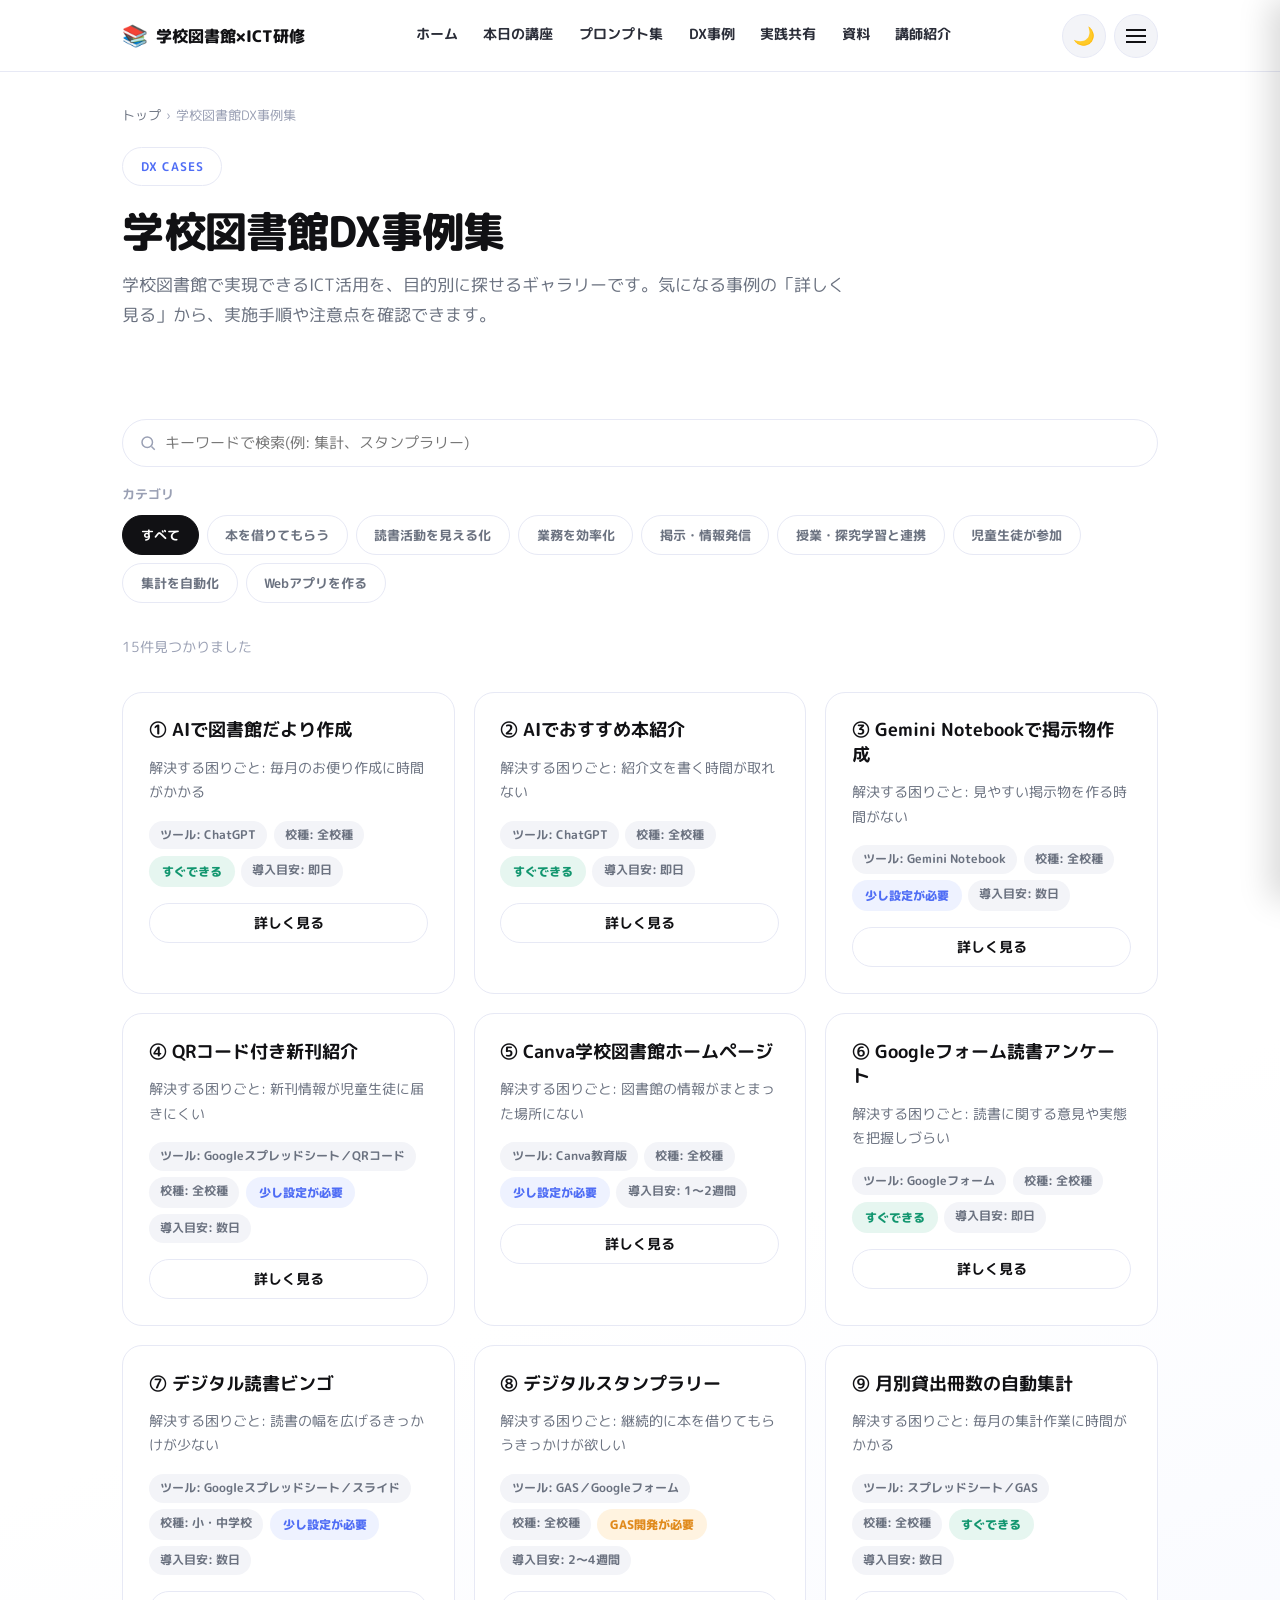
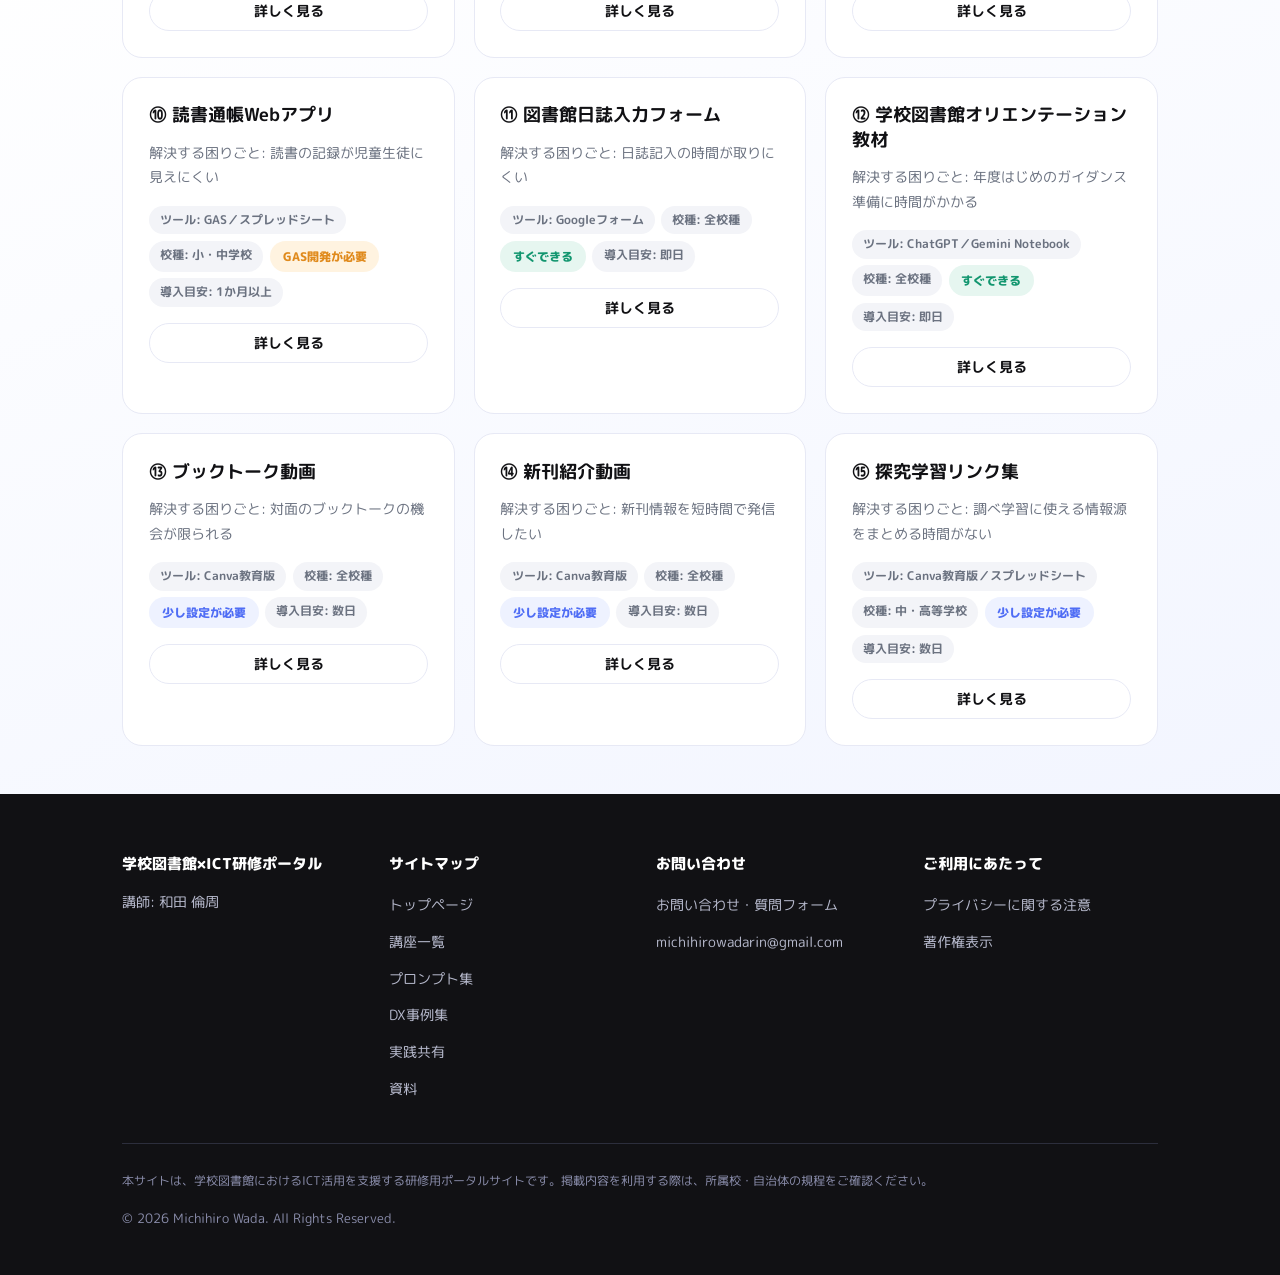
==== commit df1a0b1d: "プロンプトv4" ====
--- a/cases/dx-cases.html
+++ b/cases/dx-cases.html
@@ -437,7 +437,7 @@
       </ul></div>
       <div><p class="footer-title">お問い合わせ</p><ul>
         <li><a href="../community/share.html">お問い合わせ・質問フォーム</a></li>
-        <li>【ここに問い合わせ先メールアドレスを入力】</li>
+        <li><a href="mailto:michihirowadarin@gmail.com">michihirowadarin@gmail.com</a></li>
       </ul></div>
       <div><p class="footer-title">ご利用にあたって</p><ul>
         <li><a href="../index.html#privacy">プライバシーに関する注意</a></li>
--- a/assets/css/style.css
+++ b/assets/css/style.css
@@ -262,14 +262,14 @@
    ------------------------------------------------------------ */
 .splash-overlay {
   position: fixed; inset: 0; z-index: 999;
-  background: #0a0a0c;
+  background: #bfe6f5;
   display: flex; align-items: center; justify-content: center; flex-direction: column;
   transform: translateY(0);
-  transition: transform .7s cubic-bezier(.65,0,.35,1);
+  transition: transform .45s cubic-bezier(.65,0,.35,1);
 }
 .splash-overlay.hide { transform: translateY(-100%); pointer-events: none; }
 .splash-text {
-  color: #fff; font-weight: 800; font-size: clamp(1.4rem, 4vw, 2.1rem);
+  color: #111114; font-weight: 800; font-size: clamp(1.4rem, 4vw, 2.1rem);
   letter-spacing: .04em; text-align: center;
   opacity: 0; transform: translateY(24px);
   transition: opacity .6s ease, transform .6s ease;
@@ -277,7 +277,7 @@
 .splash-overlay.show .splash-text { opacity: 1; transform: translateY(0); }
 .splash-sub {
   display: block; margin-top: .7rem; font-size: .82rem; font-weight: 500;
-  color: #b9bccc; letter-spacing: .04em;
+  color: #111114; letter-spacing: .04em;
 }
 
 /* ------------------------------------------------------------
@@ -298,8 +298,8 @@
   z-index: -1;
 }
 .hero-title {
-  font-size: clamp(2.1rem, 5.2vw, 3.6rem);
-  font-weight: 800; letter-spacing: -0.02em; line-height: 1.25; margin-bottom: 1.1rem;
+  font-size: clamp(3.2rem, 11vw, 7.5rem);
+  font-weight: 800; letter-spacing: -0.03em; line-height: .96; margin-bottom: 2rem;
 }
 .hero-sub { font-size: clamp(1.05rem, 2.4vw, 1.3rem); font-weight: 700; color: var(--color-ink); margin-bottom: 1rem; line-height: 1.7; }
 .hero-desc { color: var(--color-text-sub); max-width: 42rem; margin-bottom: 2rem; }
@@ -364,7 +364,7 @@
 .course-card { position: relative; overflow: hidden; }
 .course-num {
   position: absolute; top: 1rem; right: 1.2rem; font-size: 2.6rem; font-weight: 800;
-  color: var(--color-bg-soft); line-height: 1; z-index: 0;
+  color: #0057ff; line-height: 1; z-index: 0;
 }
 .course-card > * { position: relative; z-index: 1; }
 .tool-badge {
@@ -404,13 +404,35 @@
   color: var(--color-text-faint); font-size: .7rem; gap: .3rem; border: 1px dashed var(--color-border);
 }
 .instructor-photo.placeholder .material-icon { font-size: 2.2rem; }
+
+/* 講師写真の「動く」演出(ゆったり浮き上がるアニメーション・現在は静止画フォールバック用) */
+@keyframes instructor-float {
+  0%, 100% { transform: translateY(0) rotate(0deg); }
+  50% { transform: translateY(-10px) rotate(-1.5deg); }
+}
+.instructor-photo-animated {
+  animation: instructor-float 3.4s ease-in-out infinite;
+  box-shadow: 0 18px 26px -14px rgba(79, 109, 245, .35);
+}
+
+/* 講師プロフィール動画 */
+.instructor-video {
+  box-shadow: 0 18px 26px -14px rgba(79, 109, 245, .35);
+  background: var(--color-bg-soft);
+}
+/* 「視差効果を減らす」設定では動画を止めて静止画を表示する */
+.instructor-photo-static-fallback { display: none; }
+@media (prefers-reduced-motion: reduce) {
+  .instructor-video { display: none; }
+  .instructor-photo-static-fallback { display: block; margin: 0 auto; }
+}
 .instructor-name { font-size: 1.5rem; font-weight: 800; margin-bottom: .2rem; }
 .instructor-name .yomi { font-size: .95rem; font-weight: 400; color: var(--color-text-faint); }
 .instructor-role { color: var(--color-text-sub); font-size: .88rem; margin-bottom: 1rem; }
 .tag-list { display: flex; flex-wrap: wrap; gap: .5rem; margin-bottom: 1.2rem; }
 .tag-pill { font-size: .78rem; font-weight: 700; color: var(--accent); background: var(--accent-soft); padding: .4rem 1rem; border-radius: 999px; }
 .tag-row { display: flex; align-items: center; gap: .7rem; flex-wrap: wrap; margin-bottom: .6rem; }
-.badge-logo { height: 52px; width: auto; }
+.badge-logo { height: 88px; width: auto; }
 .badge-round { height: 52px; width: 52px; border-radius: 999px; object-fit: cover; flex-shrink: 0; box-shadow: 0 4px 12px rgba(0,0,0,.15); }
 .instructor-bio { color: var(--color-text); font-size: .92rem; line-height: 1.9; margin-bottom: 1.2rem; }
 .speech-bubble {
@@ -421,13 +443,17 @@
 
 /* 著作カード */
 .book-card { padding: 1.8rem; }
+.book-card-featured { padding: 2rem; }
+@media (min-width: 760px) { .book-card-featured { padding: 2.5rem; } }
 .book-flex { display: flex; flex-direction: column; gap: 1.4rem; }
-@media (min-width: 640px) { .book-flex { flex-direction: row; } }
+@media (min-width: 640px) { .book-flex { flex-direction: row; align-items: flex-start; } }
 .book-cover {
   width: 140px; flex-shrink: 0; aspect-ratio: 3 / 4.2; border-radius: .6rem;
   box-shadow: 0 8px 20px rgba(0,0,0,.12); object-fit: cover; margin: 0 auto;
   background: linear-gradient(150deg, var(--color-navy), var(--accent-end));
 }
+.book-cover-lg { width: 200px; }
+@media (min-width: 760px) { .book-cover-lg { width: 220px; } }
 .book-cover.placeholder {
   display: flex; align-items: center; justify-content: center; color: #fff; text-align: center;
   font-size: .78rem; font-weight: 700; padding: 1rem; line-height: 1.6;
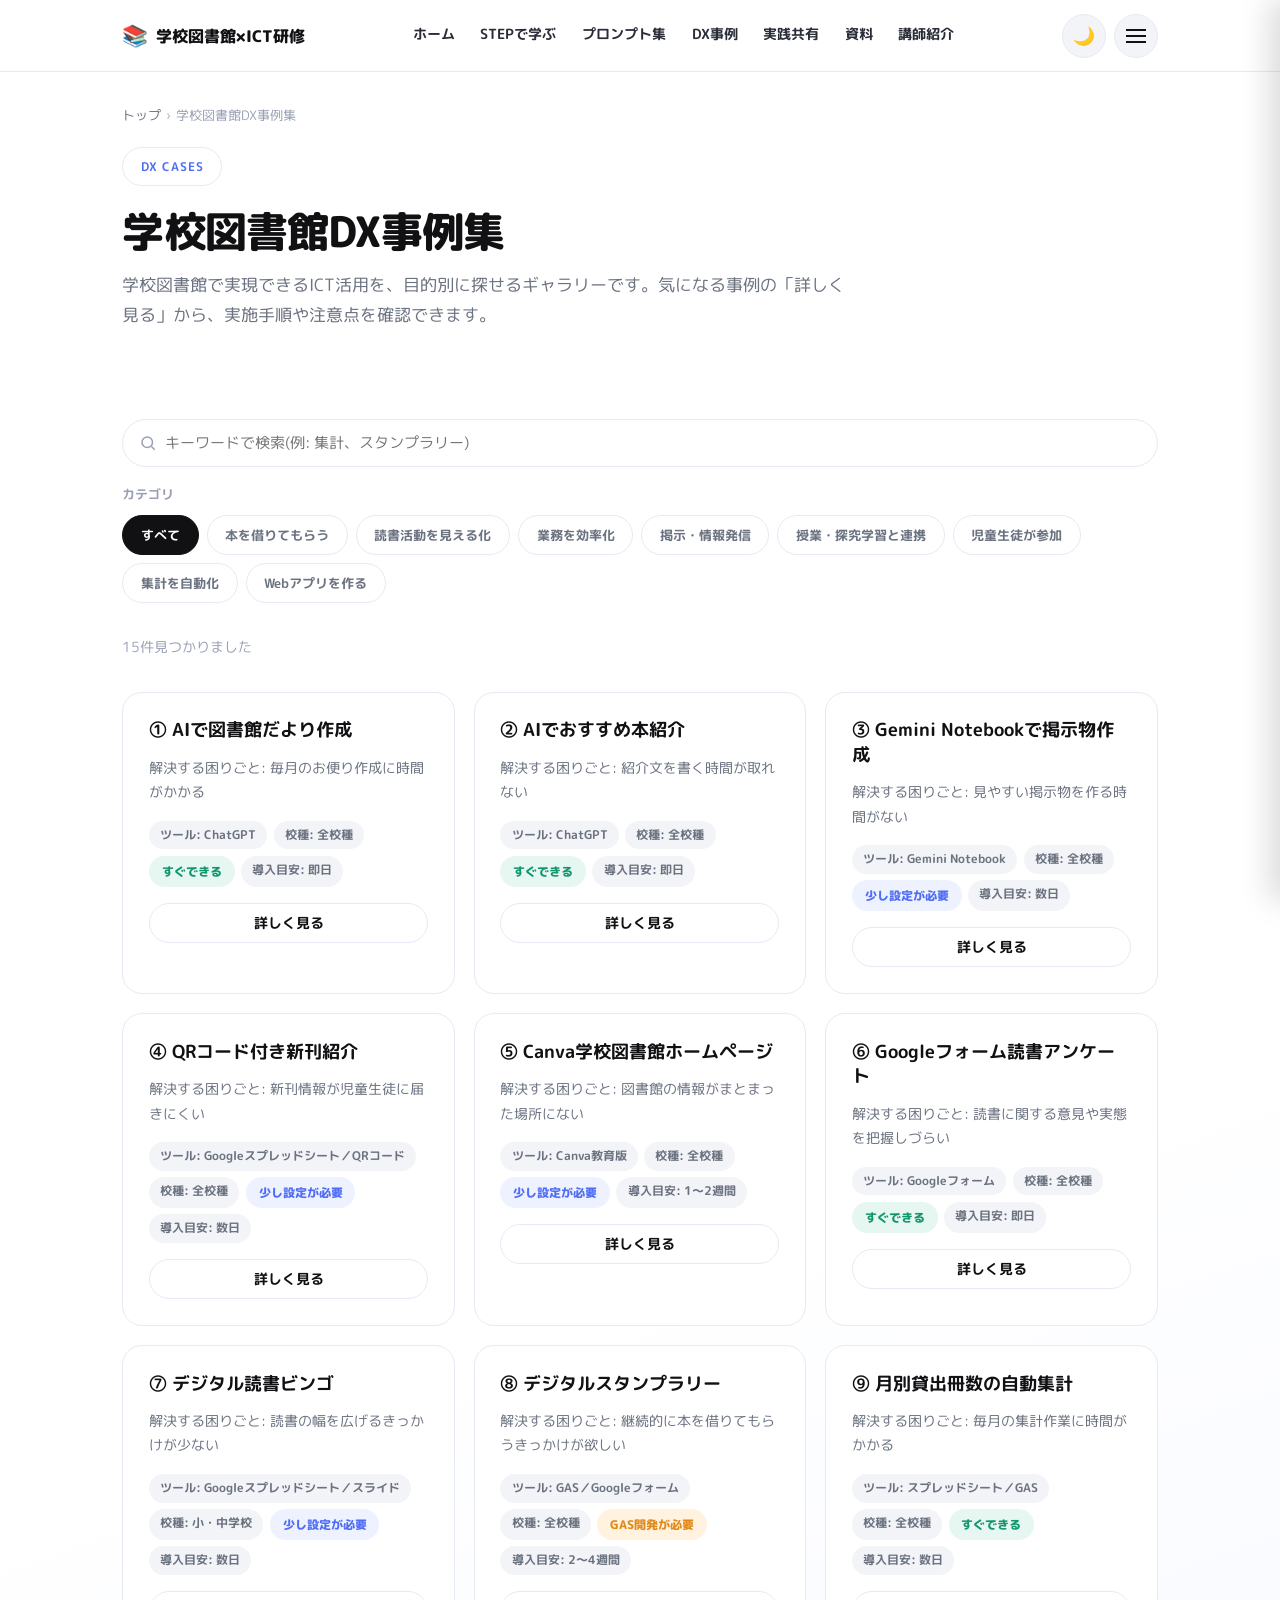
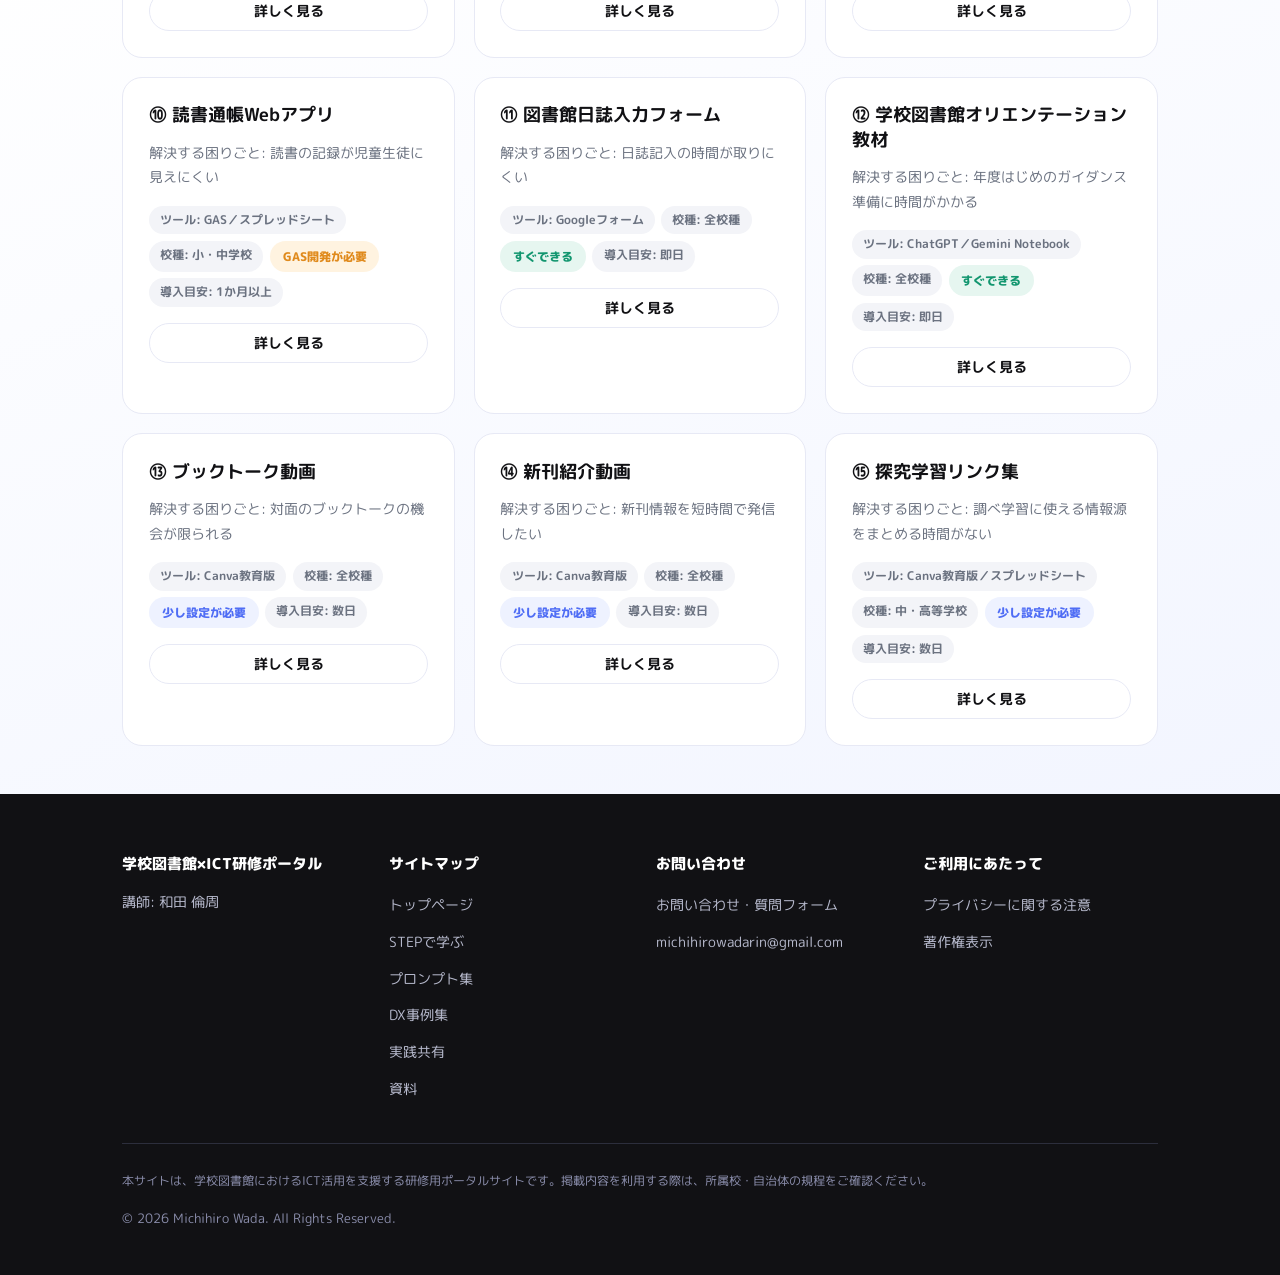
==== commit 81873c94: "構造変更" ====
--- a/cases/dx-cases.html
+++ b/cases/dx-cases.html
@@ -19,7 +19,7 @@
     <a href="../index.html" class="site-logo"><span class="logo-icon" aria-hidden="true">📚</span>学校図書館×ICT研修</a>
     <nav class="nav-desktop" aria-label="メインメニュー">
       <a href="../index.html">ホーム</a>
-      <a href="../index.html#courses">本日の講座</a>
+      <a href="../index.html#steps">STEPで学ぶ</a>
       <a href="../prompts/prompt-library.html">プロンプト集</a>
       <a href="dx-cases.html">DX事例</a>
       <a href="../community/share.html">実践共有</a>
@@ -38,14 +38,14 @@
 <nav id="drawer" class="drawer" aria-label="サイト内メニュー">
   <button id="drawerClose" class="drawer-close" aria-label="メニューを閉じる">&times;</button>
   <ul><li><a href="../index.html">ホーム</a></li><li><a href="../index.html#purpose">目的から探す</a></li></ul>
-  <h3>本日の講座</h3>
+  <h3>STEPで学ぶ</h3>
   <ul>
-    <li><a href="../index.html#courses">講座一覧(全5講座)</a></li>
-    <li><a href="../courses/course01-chatgpt.html">講座1: ChatGPT</a></li>
-    <li><a href="../courses/course02-gemini-notebook.html">講座2: Gemini Notebook</a></li>
-    <li><a href="../courses/course03-slido.html">講座3: Slido</a></li>
-    <li><a href="../courses/course04-canva-website.html">講座4: Canva</a></li>
-    <li><a href="../courses/course05-gas-dx.html">講座5: GAS</a></li>
+    <li><a href="../index.html#steps">STEP一覧を見る</a></li>
+    <li><a href="../courses/step0-slido.html">STEP0: みんなの実践を集めよう</a></li>
+    <li><a href="../courses/step1-chatgpt.html">STEP1: AIでアイデアを生み出そう</a></li>
+    <li><a href="../courses/step2-gemini-notebook.html">STEP2: 分かりやすく伝えよう</a></li>
+    <li><a href="../courses/step3-canva-website.html">STEP3: 発信しよう</a></li>
+    <li><a href="../courses/step4-gas-dx.html">STEP4: 学校図書館DXへ</a></li>
   </ul>
   <h3>研修後も使う</h3>
   <ul>
@@ -114,10 +114,10 @@
           <button class="btn btn-outline btn-sm" data-case-toggle="#detail-01" aria-expanded="false" aria-controls="detail-01">詳しく見る</button>
           <div id="detail-01" class="case-detail">
             <dl>
-              <dt>実施手順</dt><dd>①伝えたい内容を箇条書きにする ②講座1のプロンプトに当てはめる ③出力を確認し、必要な部分を修正する</dd>
+              <dt>実施手順</dt><dd>①伝えたい内容を箇条書きにする ②STEP1のプロンプトに当てはめる ③出力を確認し、必要な部分を修正する</dd>
               <dt>期待できる効果</dt><dd>作成時間が大幅に短縮され、発行頻度を保ちやすくなる</dd>
               <dt>注意点</dt><dd>個人情報を入力しない。出力内容は必ず確認してから配布する</dd>
-              <dt>関連講座</dt><dd><a href="../courses/course01-chatgpt.html">講座1: ChatGPT</a></dd>
+              <dt>関連STEP</dt><dd><a href="../courses/step1-chatgpt.html">STEP1: ChatGPT</a></dd>
               <dt>関連プロンプト</dt><dd><a href="../prompts/prompt-library.html#letter-01">図書館だより作成プロンプト</a></dd>
             </dl>
           </div>
@@ -138,7 +138,7 @@
               <dt>実施手順</dt><dd>①書名・著者・紹介理由を入力 ②プロンプトを実行 ③媒体(だより・放送・Web)ごとに書き分けて活用</dd>
               <dt>期待できる効果</dt><dd>複数冊の紹介文を短時間でまとめて作成できる</dd>
               <dt>注意点</dt><dd>ネタバレを避け、内容の正確性を確認する</dd>
-              <dt>関連講座</dt><dd><a href="../courses/course01-chatgpt.html">講座1: ChatGPT</a></dd>
+              <dt>関連STEP</dt><dd><a href="../courses/step1-chatgpt.html">STEP1: ChatGPT</a></dd>
               <dt>関連プロンプト</dt><dd><a href="../prompts/prompt-library.html#recommend-01">おすすめ本紹介プロンプト</a></dd>
             </dl>
           </div>
@@ -159,7 +159,7 @@
               <dt>実施手順</dt><dd>①資料をアップロード ②Studioでインフォグラフィックを生成 ③内容を確認し掲示用に印刷</dd>
               <dt>期待できる効果</dt><dd>資料が視覚的に整理され、児童生徒の理解が深まる</dd>
               <dt>注意点</dt><dd>元資料にない情報が混ざっていないか必ず確認する</dd>
-              <dt>関連講座</dt><dd><a href="../courses/course02-gemini-notebook.html">講座2: Gemini Notebook</a></dd>
+              <dt>関連STEP</dt><dd><a href="../courses/step2-gemini-notebook.html">STEP2: Gemini Notebook</a></dd>
               <dt>関連プロンプト</dt><dd><a href="../prompts/prompt-library.html">小学生向けに調整する指示例</a></dd>
             </dl>
           </div>
@@ -180,7 +180,7 @@
               <dt>実施手順</dt><dd>①新刊リストをスプレッドシートで管理 ②紹介文とQRコードを掲示物に印刷 ③スマホで詳細情報を確認できるようにする</dd>
               <dt>期待できる効果</dt><dd>掲示スペースを取らずに詳しい情報を届けられる</dd>
               <dt>注意点</dt><dd>リンク先の情報が個人情報を含まないか確認する</dd>
-              <dt>関連講座</dt><dd><a href="../courses/course01-chatgpt.html">講座1: ChatGPT</a></dd>
+              <dt>関連STEP</dt><dd><a href="../courses/step1-chatgpt.html">STEP1: ChatGPT</a></dd>
               <dt>関連プロンプト</dt><dd><a href="../prompts/prompt-library.html#newbook-01">新刊紹介プロンプト</a></dd>
             </dl>
           </div>
@@ -198,10 +198,10 @@
           <button class="btn btn-outline btn-sm" data-case-toggle="#detail-05" aria-expanded="false" aria-controls="detail-05">詳しく見る</button>
           <div id="detail-05" class="case-detail">
             <dl>
-              <dt>実施手順</dt><dd>講座4の作成手順(①〜⑧)を参照</dd>
+              <dt>実施手順</dt><dd>STEP3の作成手順(①〜⑧)を参照</dd>
               <dt>期待できる効果</dt><dd>お知らせ・新刊・イベント情報を一か所で発信できる</dd>
               <dt>注意点</dt><dd>公開前に管理職の確認を受け、個人情報を掲載しない</dd>
-              <dt>関連講座</dt><dd><a href="../courses/course04-canva-website.html">講座4: Canva</a></dd>
+              <dt>関連STEP</dt><dd><a href="../courses/step3-canva-website.html">STEP3: Canva</a></dd>
               <dt>関連プロンプト</dt><dd><a href="../prompts/prompt-library.html#website-01">ホームページ文章の下書きプロンプト</a></dd>
             </dl>
           </div>
@@ -222,7 +222,7 @@
               <dt>実施手順</dt><dd>①質問項目を作成 ②Googleフォームで配信 ③回答をスプレッドシートで自動集計</dd>
               <dt>期待できる効果</dt><dd>集計の手作業がなくなり、傾向をすぐに把握できる</dd>
               <dt>注意点</dt><dd>個人が特定される質問を含めない</dd>
-              <dt>関連講座</dt><dd><a href="../courses/course05-gas-dx.html">講座5: GAS</a></dd>
+              <dt>関連STEP</dt><dd><a href="../courses/step4-gas-dx.html">STEP4: GAS</a></dd>
               <dt>関連プロンプト</dt><dd><a href="../prompts/prompt-library.html#survey-01">読書アンケート作成プロンプト</a></dd>
             </dl>
           </div>
@@ -243,7 +243,7 @@
               <dt>実施手順</dt><dd>①ジャンル別のビンゴマスを作成 ②読んだ本を記録して塗りつぶす ③達成状況を掲示・共有</dd>
               <dt>期待できる効果</dt><dd>普段読まないジャンルに挑戦するきっかけになる</dd>
               <dt>注意点</dt><dd>達成を強制しすぎず、楽しめる雰囲気を大切にする</dd>
-              <dt>関連講座</dt><dd><a href="../courses/course05-gas-dx.html">講座5: GAS</a></dd>
+              <dt>関連STEP</dt><dd><a href="../courses/step4-gas-dx.html">STEP4: GAS</a></dd>
               <dt>関連プロンプト</dt><dd><a href="../prompts/prompt-library.html#event-01">読書イベント企画プロンプト</a></dd>
             </dl>
           </div>
@@ -264,7 +264,7 @@
               <dt>実施手順</dt><dd>①貸出記録と連動する仕組みを設計 ②スタンプ付与のルールを決める ③GASで自動付与する仕組みを作成</dd>
               <dt>期待できる効果</dt><dd>貸出冊数の増加、継続的な利用のきっかけになる</dd>
               <dt>注意点</dt><dd>開発・保守の担当者を決めておく</dd>
-              <dt>関連講座</dt><dd><a href="../courses/course05-gas-dx.html">講座5: GAS</a></dd>
+              <dt>関連STEP</dt><dd><a href="../courses/step4-gas-dx.html">STEP4: GAS</a></dd>
               <dt>関連プロンプト</dt><dd>—</dd>
             </dl>
           </div>
@@ -285,7 +285,7 @@
               <dt>実施手順</dt><dd>①貸出記録をスプレッドシートに集約 ②関数またはGASで月別・学年別に自動集計 ③グラフ化して共有</dd>
               <dt>期待できる効果</dt><dd>報告書作成の時間が大幅に削減される</dd>
               <dt>注意点</dt><dd>集計結果を報告書に使う際は数値の確認を行う</dd>
-              <dt>関連講座</dt><dd><a href="../courses/course05-gas-dx.html">講座5: GAS</a></dd>
+              <dt>関連STEP</dt><dd><a href="../courses/step4-gas-dx.html">STEP4: GAS</a></dd>
               <dt>関連プロンプト</dt><dd><a href="../prompts/prompt-library.html#analysis-01">集計・分析まとめプロンプト</a></dd>
             </dl>
           </div>
@@ -306,7 +306,7 @@
               <dt>実施手順</dt><dd>①登録データの形式を設計 ②GASでWebアプリ化 ③運用ルールを校内で共有</dd>
               <dt>期待できる効果</dt><dd>自分の読書履歴が可視化され、読書意欲につながる</dd>
               <dt>注意点</dt><dd>個人情報の取扱いについて学校内の合意を得てから導入する</dd>
-              <dt>関連講座</dt><dd><a href="../courses/course05-gas-dx.html">講座5: GAS</a></dd>
+              <dt>関連STEP</dt><dd><a href="../courses/step4-gas-dx.html">STEP4: GAS</a></dd>
               <dt>関連プロンプト</dt><dd>—</dd>
             </dl>
           </div>
@@ -327,7 +327,7 @@
               <dt>実施手順</dt><dd>①日誌項目をフォーム化 ②スマートフォンから記録 ③自動でスプレッドシートに蓄積</dd>
               <dt>期待できる効果</dt><dd>短時間で記録でき、あとから振り返りやすくなる</dd>
               <dt>注意点</dt><dd>来館者の個人情報は記録しない</dd>
-              <dt>関連講座</dt><dd><a href="../courses/course05-gas-dx.html">講座5: GAS</a></dd>
+              <dt>関連STEP</dt><dd><a href="../courses/step4-gas-dx.html">STEP4: GAS</a></dd>
               <dt>関連プロンプト</dt><dd>—</dd>
             </dl>
           </div>
@@ -345,10 +345,10 @@
           <button class="btn btn-outline btn-sm" data-case-toggle="#detail-12" aria-expanded="false" aria-controls="detail-12">詳しく見る</button>
           <div id="detail-12" class="case-detail">
             <dl>
-              <dt>実施手順</dt><dd>①講座1のオリエンテーションプロンプトで構成案作成 ②Gemini Notebookでインフォグラフィック化</dd>
+              <dt>実施手順</dt><dd>①STEP1のオリエンテーションプロンプトで構成案作成 ②Gemini Notebookでインフォグラフィック化</dd>
               <dt>期待できる効果</dt><dd>教材準備の時間を短縮し、内容を毎年更新しやすくなる</dd>
               <dt>注意点</dt><dd>学年に合った言葉づかいになっているか確認する</dd>
-              <dt>関連講座</dt><dd><a href="../courses/course01-chatgpt.html">講座1</a>／<a href="../courses/course02-gemini-notebook.html">講座2</a></dd>
+              <dt>関連STEP</dt><dd><a href="../courses/step1-chatgpt.html">STEP1</a>／<a href="../courses/step2-gemini-notebook.html">STEP2</a></dd>
               <dt>関連プロンプト</dt><dd><a href="../prompts/prompt-library.html#orientation-01">図書館オリエンテーション作成プロンプト</a></dd>
             </dl>
           </div>
@@ -369,7 +369,7 @@
               <dt>実施手順</dt><dd>①構成台本をプロンプトで作成 ②Canvaで動画編集 ③校内で共有・掲示</dd>
               <dt>期待できる効果</dt><dd>いつでも視聴でき、繰り返し紹介できる</dd>
               <dt>注意点</dt><dd>本の表紙・本文映像の使用条件を確認する</dd>
-              <dt>関連講座</dt><dd><a href="../courses/course04-canva-website.html">講座4: Canva</a></dd>
+              <dt>関連STEP</dt><dd><a href="../courses/step3-canva-website.html">STEP3: Canva</a></dd>
               <dt>関連プロンプト</dt><dd><a href="../prompts/prompt-library.html#video-01">本紹介動画・構成台本プロンプト</a></dd>
             </dl>
           </div>
@@ -390,7 +390,7 @@
               <dt>実施手順</dt><dd>①新刊紹介プロンプトで文章を作成 ②Canvaでテロップ・BGMを追加 ③校内モニターやWebで公開</dd>
               <dt>期待できる効果</dt><dd>短時間で最新情報を発信でき、興味を引きやすい</dd>
               <dt>注意点</dt><dd>音楽・画像素材の利用条件を確認する</dd>
-              <dt>関連講座</dt><dd><a href="../courses/course04-canva-website.html">講座4: Canva</a></dd>
+              <dt>関連STEP</dt><dd><a href="../courses/step3-canva-website.html">STEP3: Canva</a></dd>
               <dt>関連プロンプト</dt><dd><a href="../prompts/prompt-library.html#newbook-01">新刊紹介プロンプト</a></dd>
             </dl>
           </div>
@@ -411,7 +411,7 @@
               <dt>実施手順</dt><dd>①テーマ別に信頼できる情報源を整理 ②Canvaのホームページにリンク集ページを作成 ③QRコードで教室にも掲示</dd>
               <dt>期待できる効果</dt><dd>生徒が自力で情報にたどり着きやすくなる</dd>
               <dt>注意点</dt><dd>リンク切れがないか定期的に確認する</dd>
-              <dt>関連講座</dt><dd><a href="../courses/course04-canva-website.html">講座4: Canva</a></dd>
+              <dt>関連STEP</dt><dd><a href="../courses/step3-canva-website.html">STEP3: Canva</a></dd>
               <dt>関連プロンプト</dt><dd><a href="../prompts/prompt-library.html#worksheet-01">調べ学習ワークシート作成プロンプト</a></dd>
             </dl>
           </div>
@@ -429,7 +429,7 @@
       <div><p class="footer-title">学校図書館×ICT研修ポータル</p><p class="text-sm" style="color:#b6b9cc;">講師: 和田 倫周</p></div>
       <div><p class="footer-title">サイトマップ</p><ul>
         <li><a href="../index.html">トップページ</a></li>
-        <li><a href="../index.html#courses">講座一覧</a></li>
+        <li><a href="../index.html#steps">STEPで学ぶ</a></li>
         <li><a href="../prompts/prompt-library.html">プロンプト集</a></li>
         <li><a href="dx-cases.html">DX事例集</a></li>
         <li><a href="../community/share.html">実践共有</a></li>
--- a/assets/css/style.css
+++ b/assets/css/style.css
@@ -298,8 +298,8 @@
   z-index: -1;
 }
 .hero-title {
-  font-size: clamp(3.2rem, 11vw, 7.5rem);
-  font-weight: 800; letter-spacing: -0.03em; line-height: .96; margin-bottom: 2rem;
+  font-size: clamp(2.4rem, 8vw, 4.8rem);
+  font-weight: 800; letter-spacing: -0.02em; line-height: 1.15; margin-bottom: 1.5rem;
 }
 .hero-sub { font-size: clamp(1.05rem, 2.4vw, 1.3rem); font-weight: 700; color: var(--color-ink); margin-bottom: 1rem; line-height: 1.7; }
 .hero-desc { color: var(--color-text-sub); max-width: 42rem; margin-bottom: 2rem; }
@@ -363,7 +363,7 @@
    ------------------------------------------------------------ */
 .course-card { position: relative; overflow: hidden; }
 .course-num {
-  position: absolute; top: 1rem; right: 1.2rem; font-size: 2.6rem; font-weight: 800;
+  position: absolute; top: 1rem; right: 1.2rem; font-size: 1.7rem; font-weight: 800;
   color: #0057ff; line-height: 1; z-index: 0;
 }
 .course-card > * { position: relative; z-index: 1; }
